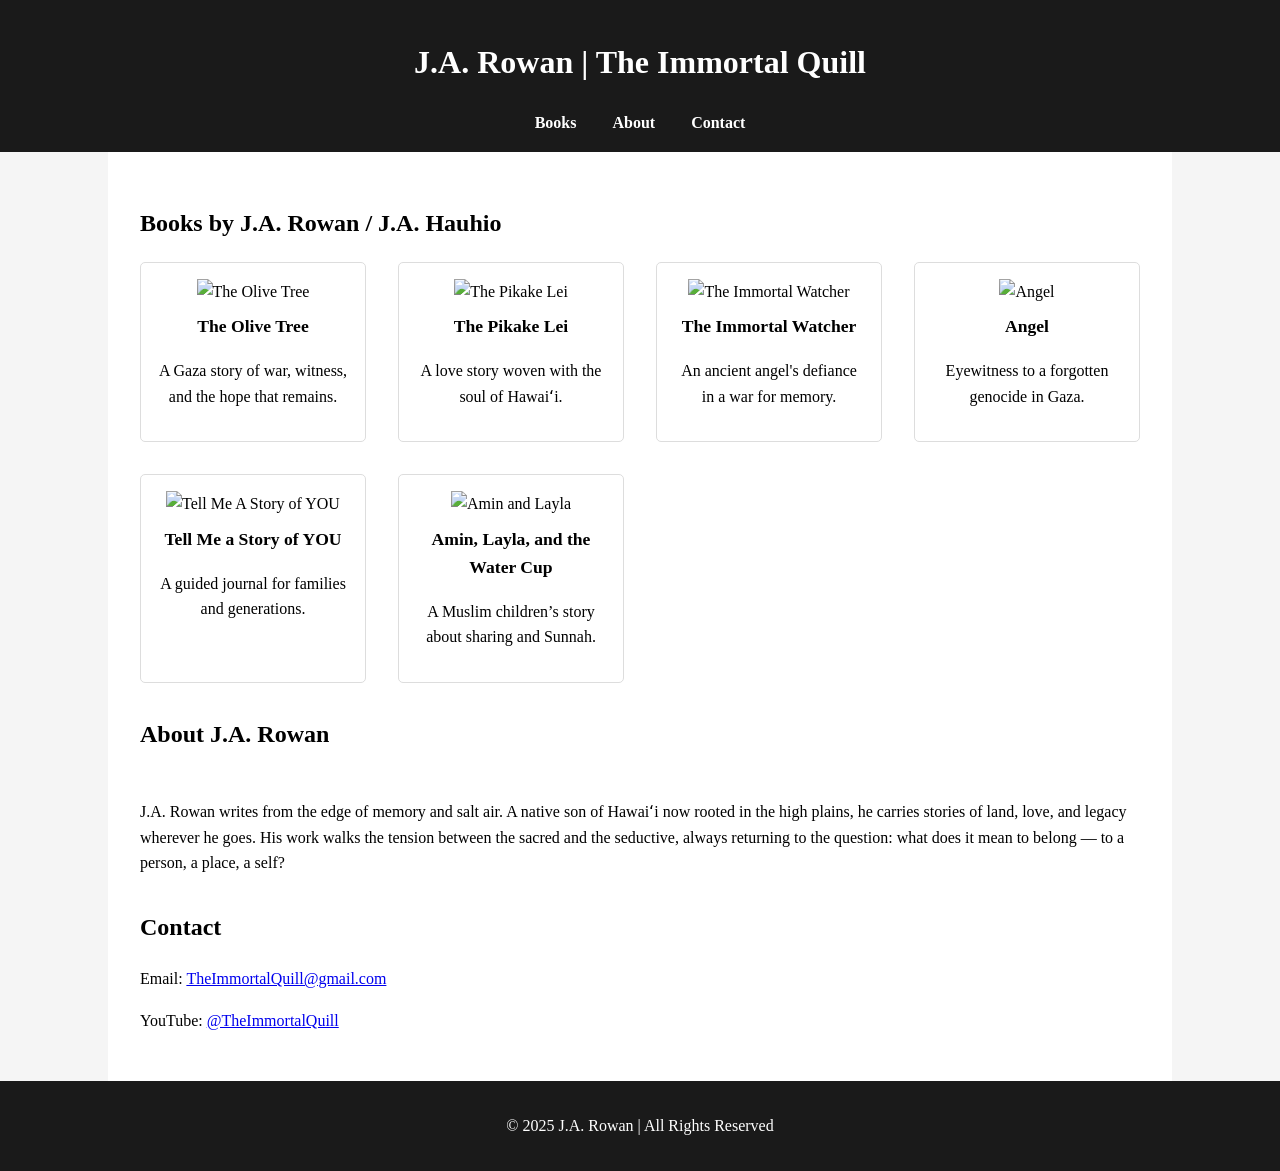
==== index.html @ da915ddf "Add files via upload" ====
<!DOCTYPE html>
<html lang="en">
<head>
  <meta charset="UTF-8" />
  <meta name="viewport" content="width=device-width, initial-scale=1.0"/>
  <title>J.A. Rowan | The Immortal Quill</title>
  <style>
    body { font-family: Georgia, serif; margin: 0; padding: 0; line-height: 1.6; background: #f5f5f5; }
    header, footer { background: #1a1a1a; color: #fff; padding: 1rem 2rem; text-align: center; }
    nav a { color: #fff; margin: 0 1rem; text-decoration: none; font-weight: bold; }
    .container { max-width: 1000px; margin: auto; padding: 2rem; background: white; }
    .book-grid { display: grid; grid-template-columns: repeat(auto-fill, minmax(200px, 1fr)); gap: 2rem; }
    .book { background: #fff; padding: 1rem; border: 1px solid #ddd; border-radius: 5px; text-align: center; }
    .book img { width: 100%; height: auto; }
    .book h3 { margin-top: 0.5rem; font-size: 1.1rem; }
    .about, .contact { margin-top: 2rem; }
    .author-bio { white-space: pre-line; }
  </style>
</head>
<body>
  <header>
    <h1>J.A. Rowan | The Immortal Quill</h1>
    <nav>
      <a href="#books">Books</a>
      <a href="#about">About</a>
      <a href="#contact">Contact</a>
    </nav>
  </header>

  <div class="container">
    <section id="books">
      <h2>Books by J.A. Rowan / J.A. Hauhio</h2>
      <div class="book-grid">
        <div class="book"><img src="https://i.imgur.com/YKQDMRK.png" alt="The Olive Tree"><h3>The Olive Tree</h3><p>A Gaza story of war, witness, and the hope that remains.</p></div>
        <div class="book"><img src="https://i.imgur.com/EbnNAgv.png" alt="The Pikake Lei"><h3>The Pikake Lei</h3><p>A love story woven with the soul of Hawaiʻi.</p></div>
        <div class="book"><img src="https://i.imgur.com/GlwKwB4.png" alt="The Immortal Watcher"><h3>The Immortal Watcher</h3><p>An ancient angel's defiance in a war for memory.</p></div>
        <div class="book"><img src="https://i.imgur.com/OaZ8d5A.png" alt="Angel"><h3>Angel</h3><p>Eyewitness to a forgotten genocide in Gaza.</p></div>
        <div class="book"><img src="https://i.imgur.com/fB3rMBM.png" alt="Tell Me A Story of YOU"><h3>Tell Me a Story of YOU</h3><p>A guided journal for families and generations.</p></div>
        <div class="book"><img src="https://i.imgur.com/ClgyvnN.png" alt="Amin and Layla"><h3>Amin, Layla, and the Water Cup</h3><p>A Muslim children’s story about sharing and Sunnah.</p></div>
      </div>
    </section>

    <section id="about" class="about">
      <h2>About J.A. Rowan</h2>
      <p class="author-bio">
        J.A. Rowan writes from the edge of memory and salt air. A native son of Hawaiʻi now rooted in the high plains, he carries stories of land, love, and legacy wherever he goes. His work walks the tension between the sacred and the seductive, always returning to the question: what does it mean to belong — to a person, a place, a self?
      </p>
    </section>

    <section id="contact" class="contact">
      <h2>Contact</h2>
      <p>Email: <a href="mailto:TheImmortalQuill@gmail.com">TheImmortalQuill@gmail.com</a></p>
      <p>YouTube: <a href="https://www.youtube.com/@TheImmortalQuill" target="_blank">@TheImmortalQuill</a></p>
    </section>
  </div>

  <footer>
    <p>&copy; 2025 J.A. Rowan | All Rights Reserved</p>
  </footer>
</body>
</html>
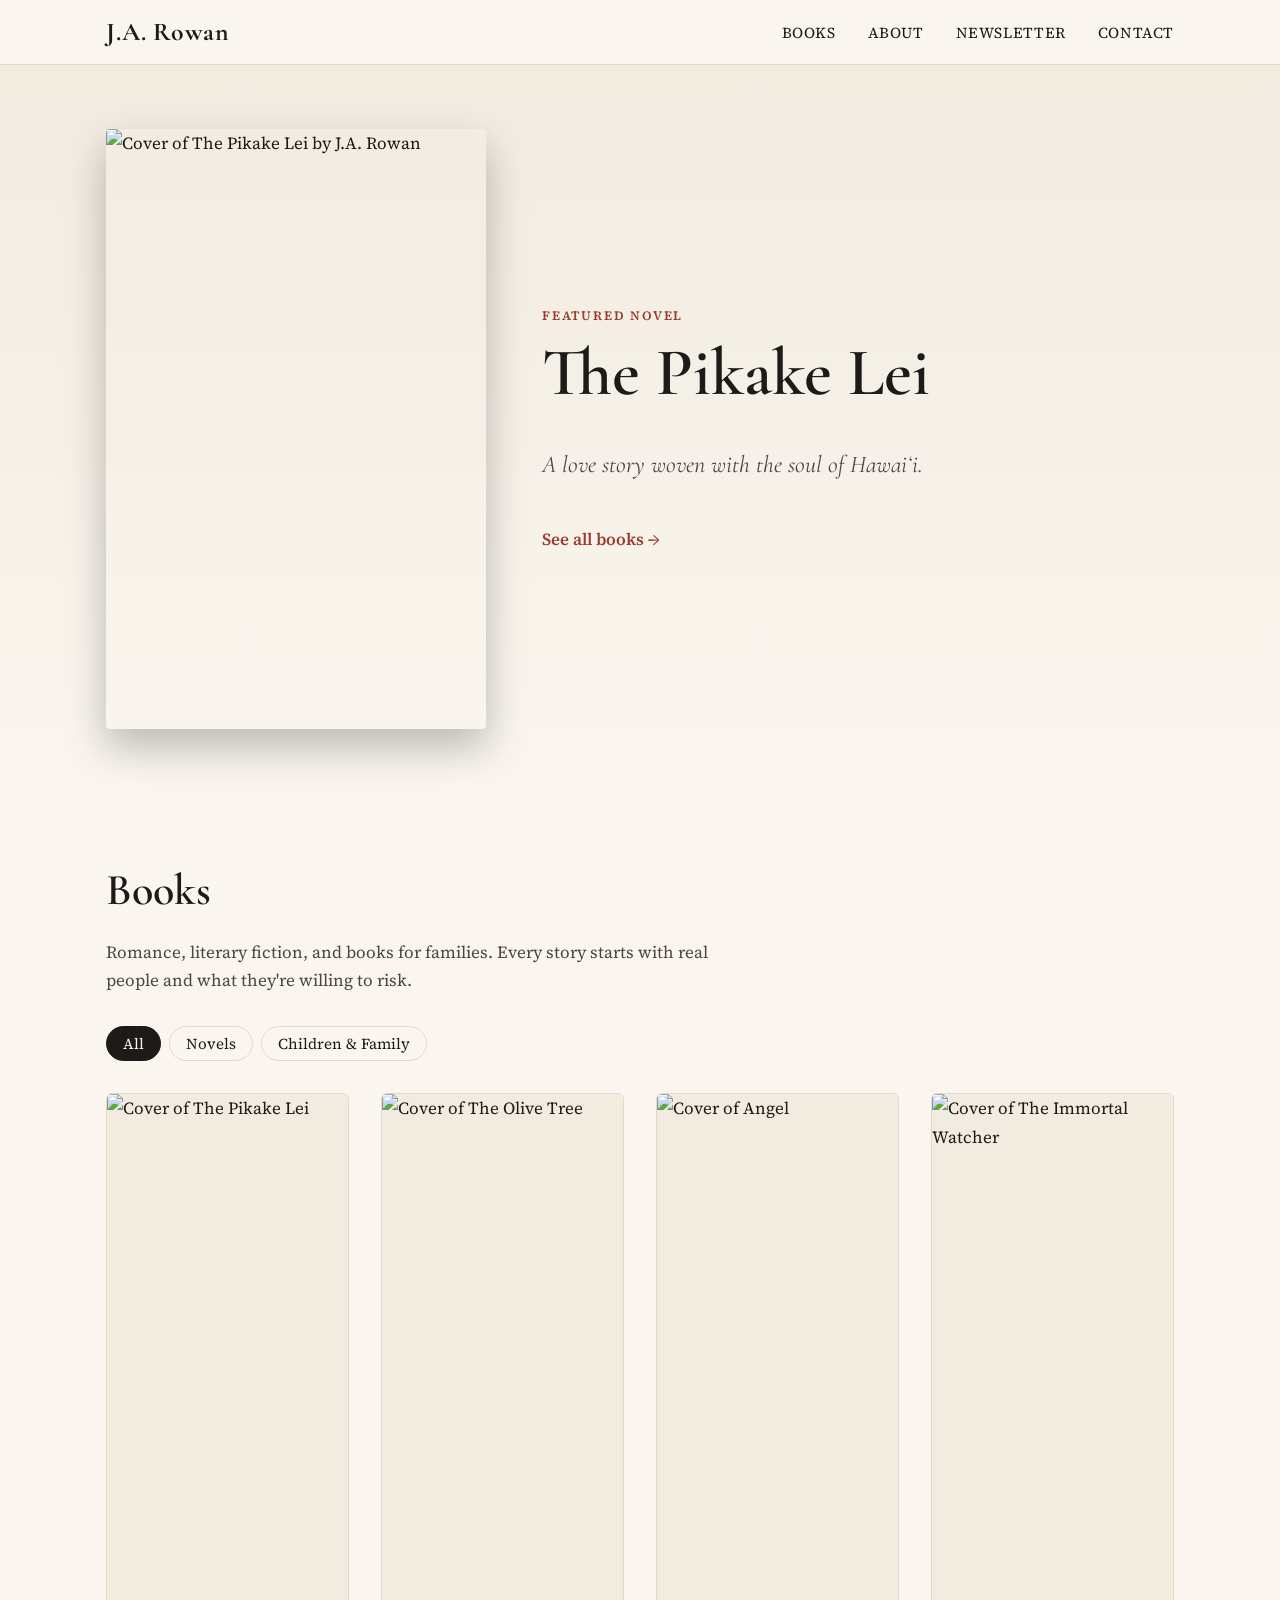
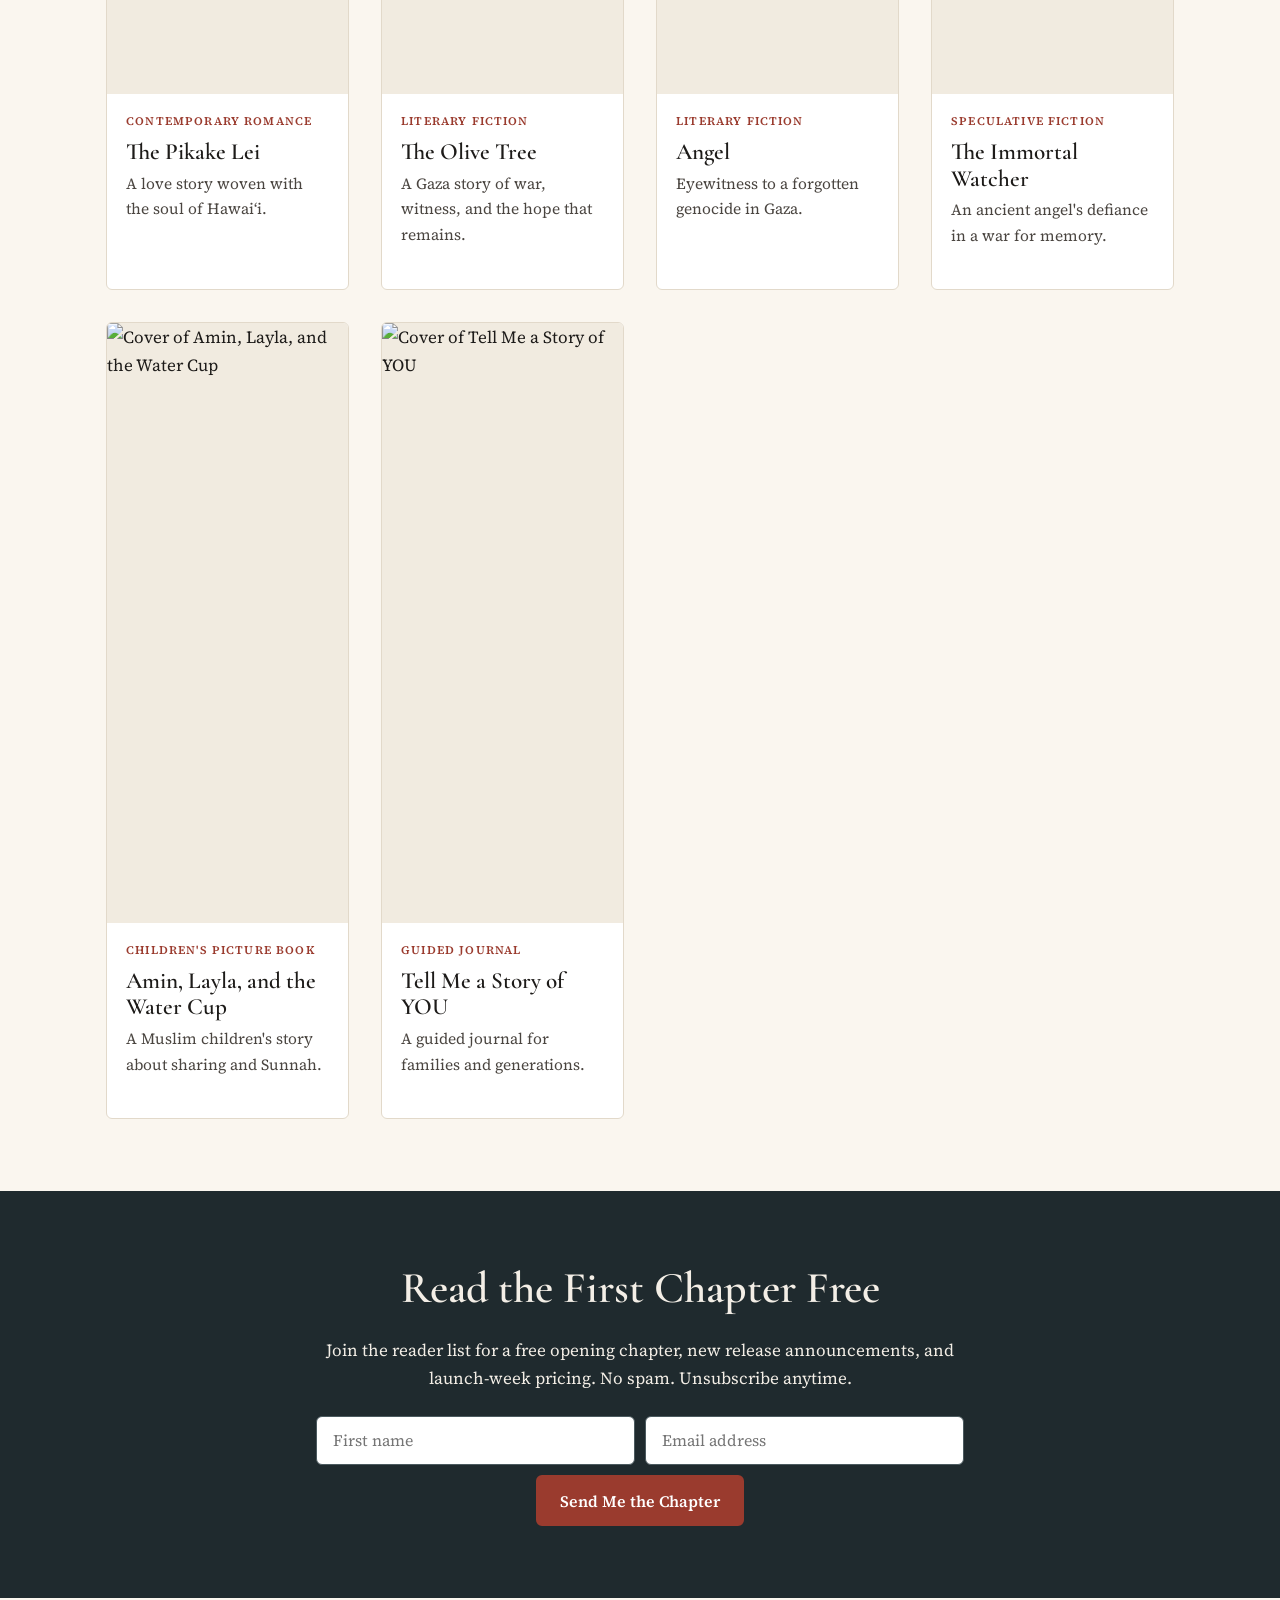
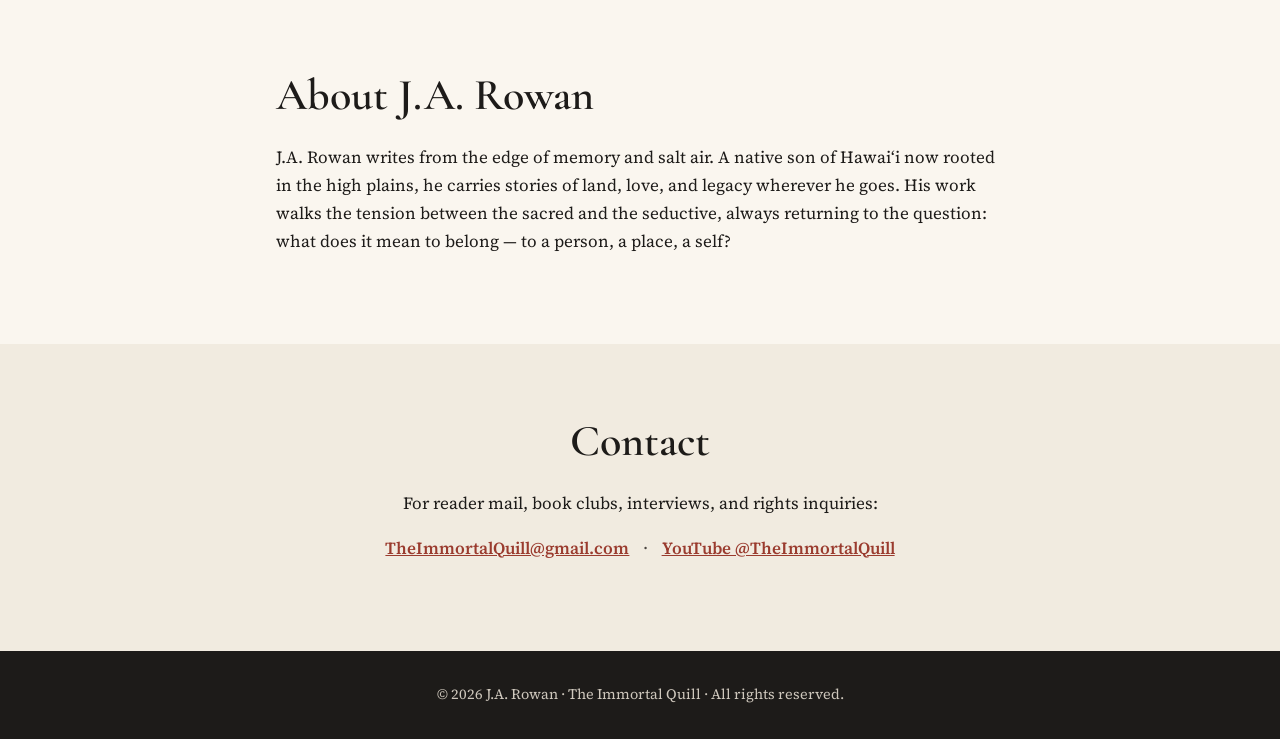
==== commit 957b0df5: "Rebuild author site for book promotion and sales Featured-book hero, filterable book catalog with re" ====
--- a/index.html
+++ b/index.html
@@ -2,60 +2,211 @@
 <html lang="en">
 <head>
   <meta charset="UTF-8" />
-  <meta name="viewport" content="width=device-width, initial-scale=1.0"/>
+  <meta name="viewport" content="width=device-width, initial-scale=1.0" />
   <title>J.A. Rowan | The Immortal Quill</title>
-  <style>
-    body { font-family: Georgia, serif; margin: 0; padding: 0; line-height: 1.6; background: #f5f5f5; }
-    header, footer { background: #1a1a1a; color: #fff; padding: 1rem 2rem; text-align: center; }
-    nav a { color: #fff; margin: 0 1rem; text-decoration: none; font-weight: bold; }
-    .container { max-width: 1000px; margin: auto; padding: 2rem; background: white; }
-    .book-grid { display: grid; grid-template-columns: repeat(auto-fill, minmax(200px, 1fr)); gap: 2rem; }
-    .book { background: #fff; padding: 1rem; border: 1px solid #ddd; border-radius: 5px; text-align: center; }
-    .book img { width: 100%; height: auto; }
-    .book h3 { margin-top: 0.5rem; font-size: 1.1rem; }
-    .about, .contact { margin-top: 2rem; }
-    .author-bio { white-space: pre-line; }
-  </style>
+  <meta name="description" content="Books by J.A. Rowan — contemporary romance, literary fiction, and children's books grounded in emotional truth, Hawaiʻi, and the stories families carry." />
+
+  <!-- Social sharing previews (Facebook, X, iMessage, etc.) -->
+  <meta property="og:type" content="website" />
+  <meta property="og:title" content="J.A. Rowan | The Immortal Quill" />
+  <meta property="og:description" content="Contemporary romance, literary fiction, and children's books by J.A. Rowan." />
+  <meta property="og:image" content="https://i.imgur.com/EbnNAgv.png" />
+  <meta name="twitter:card" content="summary_large_image" />
+
+  <link rel="preconnect" href="https://fonts.googleapis.com" />
+  <link rel="preconnect" href="https://fonts.gstatic.com" crossorigin />
+  <link href="https://fonts.googleapis.com/css2?family=Cormorant+Garamond:wght@500;600;700&family=Source+Serif+4:ital,wght@0,400;0,600;1,400&display=swap" rel="stylesheet" />
+  <link rel="stylesheet" href="css/styles.css" />
+  <link rel="icon" href="data:image/svg+xml,<svg xmlns='http://www.w3.org/2000/svg' viewBox='0 0 100 100'><text y='.9em' font-size='90'>✒️</text></svg>" />
 </head>
 <body>
-  <header>
-    <h1>J.A. Rowan | The Immortal Quill</h1>
-    <nav>
-      <a href="#books">Books</a>
-      <a href="#about">About</a>
-      <a href="#contact">Contact</a>
-    </nav>
+  <header class="site-header">
+    <div class="wrap header-inner">
+      <a href="#top" class="brand">J.A. Rowan</a>
+      <button class="nav-toggle" aria-expanded="false" aria-controls="site-nav" aria-label="Open menu">☰</button>
+      <nav id="site-nav" class="site-nav">
+        <a href="#books">Books</a>
+        <a href="#about">About</a>
+        <a href="#newsletter">Newsletter</a>
+        <a href="#contact">Contact</a>
+      </nav>
+    </div>
   </header>
 
-  <div class="container">
-    <section id="books">
-      <h2>Books by J.A. Rowan / J.A. Hauhio</h2>
-      <div class="book-grid">
-        <div class="book"><img src="https://i.imgur.com/YKQDMRK.png" alt="The Olive Tree"><h3>The Olive Tree</h3><p>A Gaza story of war, witness, and the hope that remains.</p></div>
-        <div class="book"><img src="https://i.imgur.com/EbnNAgv.png" alt="The Pikake Lei"><h3>The Pikake Lei</h3><p>A love story woven with the soul of Hawaiʻi.</p></div>
-        <div class="book"><img src="https://i.imgur.com/GlwKwB4.png" alt="The Immortal Watcher"><h3>The Immortal Watcher</h3><p>An ancient angel's defiance in a war for memory.</p></div>
-        <div class="book"><img src="https://i.imgur.com/OaZ8d5A.png" alt="Angel"><h3>Angel</h3><p>Eyewitness to a forgotten genocide in Gaza.</p></div>
-        <div class="book"><img src="https://i.imgur.com/fB3rMBM.png" alt="Tell Me A Story of YOU"><h3>Tell Me a Story of YOU</h3><p>A guided journal for families and generations.</p></div>
-        <div class="book"><img src="https://i.imgur.com/ClgyvnN.png" alt="Amin and Layla"><h3>Amin, Layla, and the Water Cup</h3><p>A Muslim children’s story about sharing and Sunnah.</p></div>
-      </div>
-    </section>
-
-    <section id="about" class="about">
-      <h2>About J.A. Rowan</h2>
-      <p class="author-bio">
-        J.A. Rowan writes from the edge of memory and salt air. A native son of Hawaiʻi now rooted in the high plains, he carries stories of land, love, and legacy wherever he goes. His work walks the tension between the sacred and the seductive, always returning to the question: what does it mean to belong — to a person, a place, a self?
-      </p>
-    </section>
-
-    <section id="contact" class="contact">
-      <h2>Contact</h2>
-      <p>Email: <a href="mailto:TheImmortalQuill@gmail.com">TheImmortalQuill@gmail.com</a></p>
-      <p>YouTube: <a href="https://www.youtube.com/@TheImmortalQuill" target="_blank">@TheImmortalQuill</a></p>
-    </section>
-  </div>
-
-  <footer>
-    <p>&copy; 2025 J.A. Rowan | All Rights Reserved</p>
+  <main id="top">
+    <!-- ============ FEATURED BOOK ============
+         Swap this block whenever you launch or push a title. -->
+    <section class="hero">
+      <div class="wrap hero-inner">
+        <div class="hero-cover">
+          <img src="https://i.imgur.com/EbnNAgv.png" alt="Cover of The Pikake Lei by J.A. Rowan" width="400" height="600" />
+        </div>
+        <div class="hero-copy">
+          <p class="eyebrow">Featured Novel</p>
+          <h1>The Pikake Lei</h1>
+          <p class="tagline">A love story woven with the soul of Hawaiʻi.</p>
+          <!-- Paste your back-cover blurb into the paragraph below. It stays hidden while empty. -->
+          <p class="hero-blurb"></p>
+          <div class="buy-row">
+            <!-- Replace "#" with your real links. Buttons left as "#" stay hidden automatically. -->
+            <a class="btn btn-primary" href="#" data-store="amazon">Buy on Amazon</a>
+            <a class="btn btn-secondary" href="#" data-store="direct">Buy Direct (Ebook)</a>
+            <a class="btn btn-secondary" href="#" data-store="kindle-unlimited">Read in Kindle Unlimited</a>
+          </div>
+          <a class="text-link" href="#books">See all books →</a>
+        </div>
+      </div>
+    </section>
+
+    <!-- ============ BOOKS ============ -->
+    <section id="books" class="section">
+      <div class="wrap">
+        <h2 class="section-title">Books</h2>
+        <p class="section-intro">Romance, literary fiction, and books for families. Every story starts with real people and what they're willing to risk.</p>
+
+        <div class="filters" role="tablist" aria-label="Filter books">
+          <button class="filter is-active" data-filter="all" role="tab" aria-selected="true">All</button>
+          <button class="filter" data-filter="novels" role="tab" aria-selected="false">Novels</button>
+          <button class="filter" data-filter="family" role="tab" aria-selected="false">Children &amp; Family</button>
+        </div>
+
+        <div class="book-grid">
+          <!-- To add a book: copy one <article> block, change the text, cover, and links.
+               data-category must be "novels" or "family". -->
+
+          <article class="book" data-category="novels">
+            <img src="https://i.imgur.com/EbnNAgv.png" alt="Cover of The Pikake Lei" loading="lazy" width="400" height="600" />
+            <div class="book-body">
+              <p class="genre">Contemporary Romance</p>
+              <h3>The Pikake Lei</h3>
+              <p>A love story woven with the soul of Hawaiʻi.</p>
+              <div class="buy-row">
+                <a class="btn btn-primary btn-sm" href="#" data-store="amazon">Amazon</a>
+                <a class="btn btn-secondary btn-sm" href="#" data-store="direct">Buy Direct</a>
+              </div>
+            </div>
+          </article>
+
+          <article class="book" data-category="novels">
+            <img src="https://i.imgur.com/YKQDMRK.png" alt="Cover of The Olive Tree" loading="lazy" width="400" height="600" />
+            <div class="book-body">
+              <p class="genre">Literary Fiction</p>
+              <h3>The Olive Tree</h3>
+              <p>A Gaza story of war, witness, and the hope that remains.</p>
+              <div class="buy-row">
+                <a class="btn btn-primary btn-sm" href="#" data-store="amazon">Amazon</a>
+                <a class="btn btn-secondary btn-sm" href="#" data-store="direct">Buy Direct</a>
+              </div>
+            </div>
+          </article>
+
+          <article class="book" data-category="novels">
+            <img src="https://i.imgur.com/OaZ8d5A.png" alt="Cover of Angel" loading="lazy" width="400" height="600" />
+            <div class="book-body">
+              <p class="genre">Literary Fiction</p>
+              <h3>Angel</h3>
+              <p>Eyewitness to a forgotten genocide in Gaza.</p>
+              <div class="buy-row">
+                <a class="btn btn-primary btn-sm" href="#" data-store="amazon">Amazon</a>
+                <a class="btn btn-secondary btn-sm" href="#" data-store="direct">Buy Direct</a>
+              </div>
+            </div>
+          </article>
+
+          <article class="book" data-category="novels">
+            <img src="https://i.imgur.com/GlwKwB4.png" alt="Cover of The Immortal Watcher" loading="lazy" width="400" height="600" />
+            <div class="book-body">
+              <p class="genre">Speculative Fiction</p>
+              <h3>The Immortal Watcher</h3>
+              <p>An ancient angel's defiance in a war for memory.</p>
+              <div class="buy-row">
+                <a class="btn btn-primary btn-sm" href="#" data-store="amazon">Amazon</a>
+                <a class="btn btn-secondary btn-sm" href="#" data-store="direct">Buy Direct</a>
+              </div>
+            </div>
+          </article>
+
+          <article class="book" data-category="family">
+            <img src="https://i.imgur.com/ClgyvnN.png" alt="Cover of Amin, Layla, and the Water Cup" loading="lazy" width="400" height="600" />
+            <div class="book-body">
+              <p class="genre">Children's Picture Book</p>
+              <h3>Amin, Layla, and the Water Cup</h3>
+              <p>A Muslim children's story about sharing and Sunnah.</p>
+              <div class="buy-row">
+                <a class="btn btn-primary btn-sm" href="#" data-store="amazon">Amazon</a>
+                <a class="btn btn-secondary btn-sm" href="#" data-store="direct">Buy Direct</a>
+              </div>
+            </div>
+          </article>
+
+          <article class="book" data-category="family">
+            <img src="https://i.imgur.com/fB3rMBM.png" alt="Cover of Tell Me a Story of YOU" loading="lazy" width="400" height="600" />
+            <div class="book-body">
+              <p class="genre">Guided Journal</p>
+              <h3>Tell Me a Story of YOU</h3>
+              <p>A guided journal for families and generations.</p>
+              <div class="buy-row">
+                <a class="btn btn-primary btn-sm" href="#" data-store="amazon">Amazon</a>
+                <a class="btn btn-secondary btn-sm" href="#" data-store="direct">Buy Direct</a>
+              </div>
+            </div>
+          </article>
+        </div>
+      </div>
+    </section>
+
+    <!-- ============ NEWSLETTER ============
+         This is the most valuable part of the site: an email list you own.
+         Paste your MailerLite / Kit (ConvertKit) form URL into the form's action attribute. -->
+    <section id="newsletter" class="section section-dark">
+      <div class="wrap narrow center">
+        <h2 class="section-title">Read the First Chapter Free</h2>
+        <p>Join the reader list for a free opening chapter, new release announcements, and launch-week pricing. No spam. Unsubscribe anytime.</p>
+        <form class="signup" action="" method="post" target="_blank" data-fallback-email="TheImmortalQuill@gmail.com">
+          <label class="visually-hidden" for="signup-name">First name</label>
+          <input id="signup-name" type="text" name="fields[name]" placeholder="First name" autocomplete="given-name" />
+          <label class="visually-hidden" for="signup-email">Email address</label>
+          <input id="signup-email" type="email" name="fields[email]" placeholder="Email address" autocomplete="email" required />
+          <button class="btn btn-primary" type="submit">Send Me the Chapter</button>
+        </form>
+        <p class="form-note" hidden></p>
+      </div>
+    </section>
+
+    <!-- ============ ABOUT ============ -->
+    <section id="about" class="section">
+      <div class="wrap about-inner">
+        <div class="about-copy">
+          <h2 class="section-title">About J.A. Rowan</h2>
+          <p>
+            J.A. Rowan writes from the edge of memory and salt air. A native son of Hawaiʻi now rooted in the high plains, he carries stories of land, love, and legacy wherever he goes. His work walks the tension between the sacred and the seductive, always returning to the question: what does it mean to belong — to a person, a place, a self?
+          </p>
+        </div>
+      </div>
+    </section>
+
+    <!-- ============ CONTACT ============ -->
+    <section id="contact" class="section section-alt">
+      <div class="wrap narrow center">
+        <h2 class="section-title">Contact</h2>
+        <p>For reader mail, book clubs, interviews, and rights inquiries:</p>
+        <p class="contact-links">
+          <a href="mailto:TheImmortalQuill@gmail.com">TheImmortalQuill@gmail.com</a>
+          <span aria-hidden="true">·</span>
+          <a href="https://www.youtube.com/@TheImmortalQuill" target="_blank" rel="noopener">YouTube @TheImmortalQuill</a>
+        </p>
+      </div>
+    </section>
+  </main>
+
+  <footer class="site-footer">
+    <div class="wrap">
+      <p>&copy; <span id="year">2026</span> J.A. Rowan · The Immortal Quill · All rights reserved.</p>
+      <!-- If you use Amazon Associates affiliate links, uncomment the required disclosure:
+      <p class="small">As an Amazon Associate I earn from qualifying purchases.</p> -->
+    </div>
   </footer>
+
+  <script src="js/main.js"></script>
 </body>
-</html>+</html>
--- a/css/styles.css
+++ b/css/styles.css
@@ -0,0 +1,144 @@
+/* ===== Theme ===== */
+:root {
+  --ink: #1d1b19;
+  --ink-soft: #4a4540;
+  --paper: #faf6ef;
+  --paper-alt: #f1ebe0;
+  --card: #ffffff;
+  --line: #e2d9ca;
+  --accent: #9a3b2e;        /* deep terracotta */
+  --accent-hover: #7f2f24;
+  --dark: #1f2a2e;          /* night ocean */
+  --dark-text: #f3eee6;
+  --radius: 6px;
+  --display: "Cormorant Garamond", Georgia, serif;
+  --body: "Source Serif 4", Georgia, serif;
+}
+
+*, *::before, *::after { box-sizing: border-box; }
+html { scroll-behavior: smooth; scroll-padding-top: 72px; }
+body {
+  margin: 0;
+  font-family: var(--body);
+  font-size: 1.0625rem;
+  line-height: 1.65;
+  color: var(--ink);
+  background: var(--paper);
+}
+img { max-width: 100%; display: block; }
+a { color: var(--accent); }
+a:hover { color: var(--accent-hover); }
+h1, h2, h3 { font-family: var(--display); font-weight: 600; line-height: 1.15; margin: 0 0 .5em; }
+
+.wrap { width: 100%; max-width: 1100px; margin: 0 auto; padding: 0 16px; }
+.narrow { max-width: 680px; }
+.center { text-align: center; }
+.muted { color: var(--ink-soft); font-style: italic; }
+.visually-hidden {
+  position: absolute; width: 1px; height: 1px; overflow: hidden;
+  clip: rect(0 0 0 0); white-space: nowrap;
+}
+
+/* ===== Header ===== */
+.site-header {
+  position: sticky; top: 0; z-index: 10;
+  background: rgba(250, 246, 239, .95);
+  backdrop-filter: blur(6px);
+  border-bottom: 1px solid var(--line);
+}
+.header-inner { display: flex; align-items: center; justify-content: space-between; height: 64px; }
+.brand { font-family: var(--display); font-size: 1.6rem; font-weight: 700; color: var(--ink); text-decoration: none; letter-spacing: .02em; }
+.site-nav a { color: var(--ink); text-decoration: none; margin-left: 1.75rem; font-size: .95rem; letter-spacing: .04em; text-transform: uppercase; }
+.site-nav a:hover { color: var(--accent); }
+.nav-toggle { display: none; background: none; border: 0; font-size: 1.5rem; cursor: pointer; color: var(--ink); }
+
+/* ===== Buttons ===== */
+.btn {
+  display: inline-block; padding: .8rem 1.4rem; border-radius: var(--radius);
+  font-family: var(--body); font-weight: 600; font-size: 1rem;
+  text-decoration: none; border: 2px solid var(--accent); cursor: pointer;
+  transition: background .15s, color .15s;
+}
+.btn-primary { background: var(--accent); color: #fff; }
+.btn-primary:hover { background: var(--accent-hover); border-color: var(--accent-hover); color: #fff; }
+.btn-secondary { background: transparent; color: var(--accent); }
+.btn-secondary:hover { background: var(--accent); color: #fff; }
+.btn-sm { padding: .5rem .9rem; font-size: .9rem; }
+.buy-row { display: flex; flex-wrap: wrap; gap: .6rem; margin: 1.25rem 0; }
+/* Buttons with no real link yet are hidden so visitors never hit a dead end. */
+.btn[href="#"], .btn[href=""] { display: none; }
+
+/* ===== Hero ===== */
+.hero { padding: 64px 0; background: linear-gradient(180deg, var(--paper-alt), var(--paper)); }
+.hero-inner { display: grid; grid-template-columns: minmax(220px, 380px) 1fr; gap: 56px; align-items: center; }
+.hero-cover img { border-radius: 4px; box-shadow: 0 18px 40px rgba(0,0,0,.25); }
+.eyebrow { text-transform: uppercase; letter-spacing: .14em; font-size: .8rem; color: var(--accent); margin: 0 0 .5rem; font-weight: 600; }
+.hero h1 { font-size: clamp(2.6rem, 6vw, 4.2rem); }
+.tagline { font-family: var(--display); font-size: 1.5rem; font-style: italic; color: var(--ink-soft); margin: 0 0 1rem; }
+.hero-blurb:empty { display: none; }
+.text-link { text-decoration: none; font-weight: 600; }
+
+/* ===== Sections ===== */
+.section { padding: 72px 0; }
+.section-alt { background: var(--paper-alt); }
+.section-dark { background: var(--dark); color: var(--dark-text); }
+.section-title { font-size: clamp(2rem, 4vw, 2.75rem); }
+.section-intro { color: var(--ink-soft); max-width: 640px; margin-bottom: 2rem; }
+
+/* ===== Book grid ===== */
+.filters { display: flex; flex-wrap: wrap; gap: .5rem; margin-bottom: 2rem; }
+.filter {
+  background: none; border: 1px solid var(--line); border-radius: 999px;
+  padding: .4rem 1rem; font-family: var(--body); font-size: .95rem; cursor: pointer; color: var(--ink);
+}
+.filter.is-active { background: var(--ink); color: var(--paper); border-color: var(--ink); }
+.book-grid { display: grid; grid-template-columns: repeat(auto-fill, minmax(230px, 1fr)); gap: 32px; }
+.book {
+  background: var(--card); border: 1px solid var(--line); border-radius: var(--radius);
+  overflow: hidden; display: flex; flex-direction: column;
+  transition: transform .15s, box-shadow .15s;
+}
+.book:hover { transform: translateY(-3px); box-shadow: 0 10px 24px rgba(0,0,0,.08); }
+.book[hidden] { display: none; }
+.book img { width: 100%; aspect-ratio: 2 / 3; object-fit: cover; background: var(--paper-alt); }
+.book-body { padding: 1.1rem 1.2rem 1.3rem; display: flex; flex-direction: column; flex: 1; }
+.book-body h3 { font-size: 1.45rem; margin-bottom: .3rem; }
+.book-body p { margin: 0 0 .5rem; font-size: .97rem; color: var(--ink-soft); }
+.book-body .buy-row { margin: auto 0 0; padding-top: .75rem; }
+.genre { text-transform: uppercase; letter-spacing: .1em; font-size: .72rem !important; color: var(--accent) !important; font-weight: 600; }
+
+/* ===== Newsletter ===== */
+.signup { display: flex; flex-wrap: wrap; gap: .6rem; justify-content: center; margin-top: 1.5rem; }
+.signup input {
+  flex: 1 1 200px; padding: .8rem 1rem; border-radius: var(--radius);
+  border: 1px solid #4b5a5f; background: #fff; font-family: var(--body); font-size: 1rem; color: var(--ink);
+}
+.section-dark .btn-primary { border-color: var(--accent); }
+.form-note { margin-top: 1rem; font-style: italic; }
+.form-note a { color: #f0b9a8; }
+
+/* ===== About / Contact ===== */
+.about-inner { max-width: 760px; }
+.contact-links a { font-weight: 600; }
+.contact-links span { margin: 0 .6rem; color: var(--ink-soft); }
+
+/* ===== Footer ===== */
+.site-footer { background: var(--ink); color: #cfc8bd; padding: 28px 0; text-align: center; font-size: .9rem; }
+.site-footer p { margin: .25rem 0; }
+.small { font-size: .8rem; opacity: .8; }
+
+/* ===== Mobile ===== */
+@media (max-width: 760px) {
+  .nav-toggle { display: block; }
+  .site-nav {
+    display: none; position: absolute; top: 64px; left: 0; right: 0;
+    background: var(--paper); border-bottom: 1px solid var(--line); padding: .5rem 16px 1rem;
+  }
+  .site-nav.is-open { display: block; }
+  .site-nav a { display: block; margin: 0; padding: .7rem 0; border-bottom: 1px solid var(--line); }
+  .hero { padding: 40px 0; }
+  .hero-inner { grid-template-columns: 1fr; gap: 28px; text-align: center; }
+  .hero-cover { max-width: 260px; margin: 0 auto; }
+  .hero .buy-row { justify-content: center; }
+  .section { padding: 52px 0; }
+}
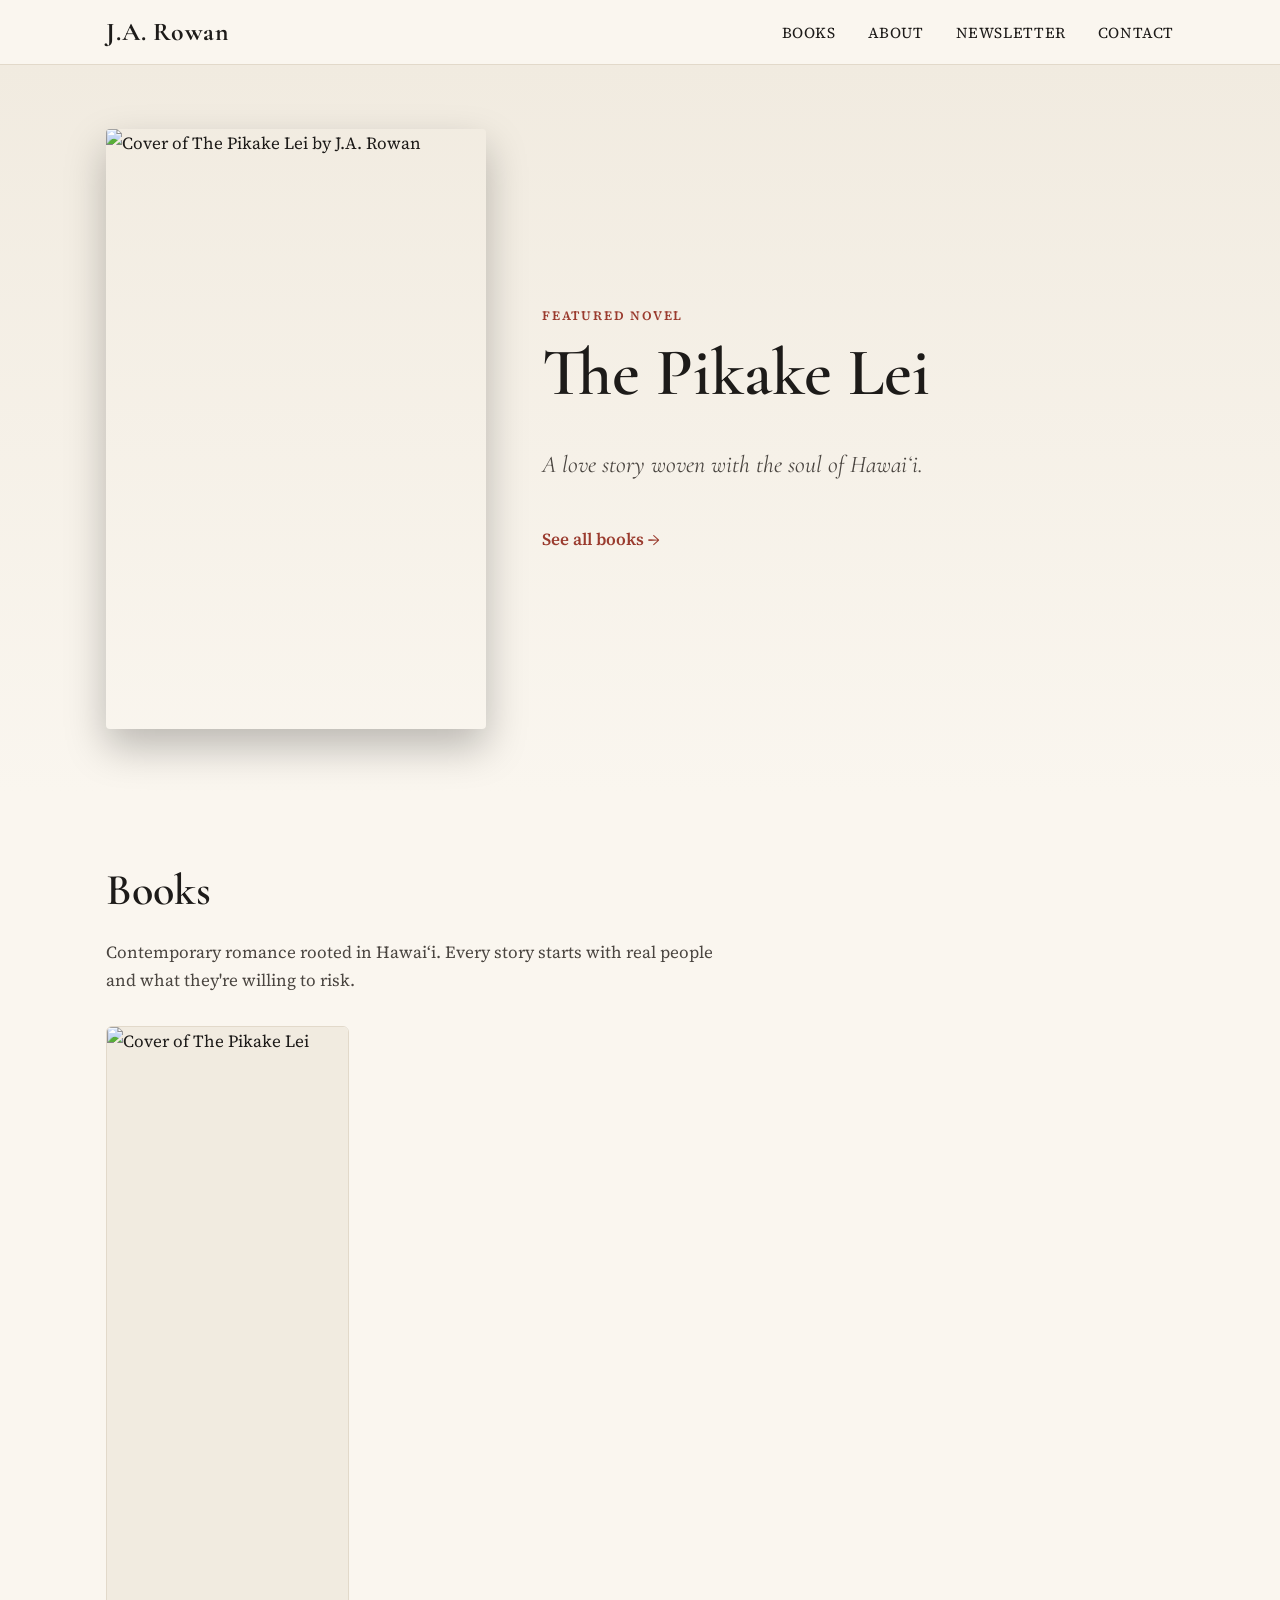
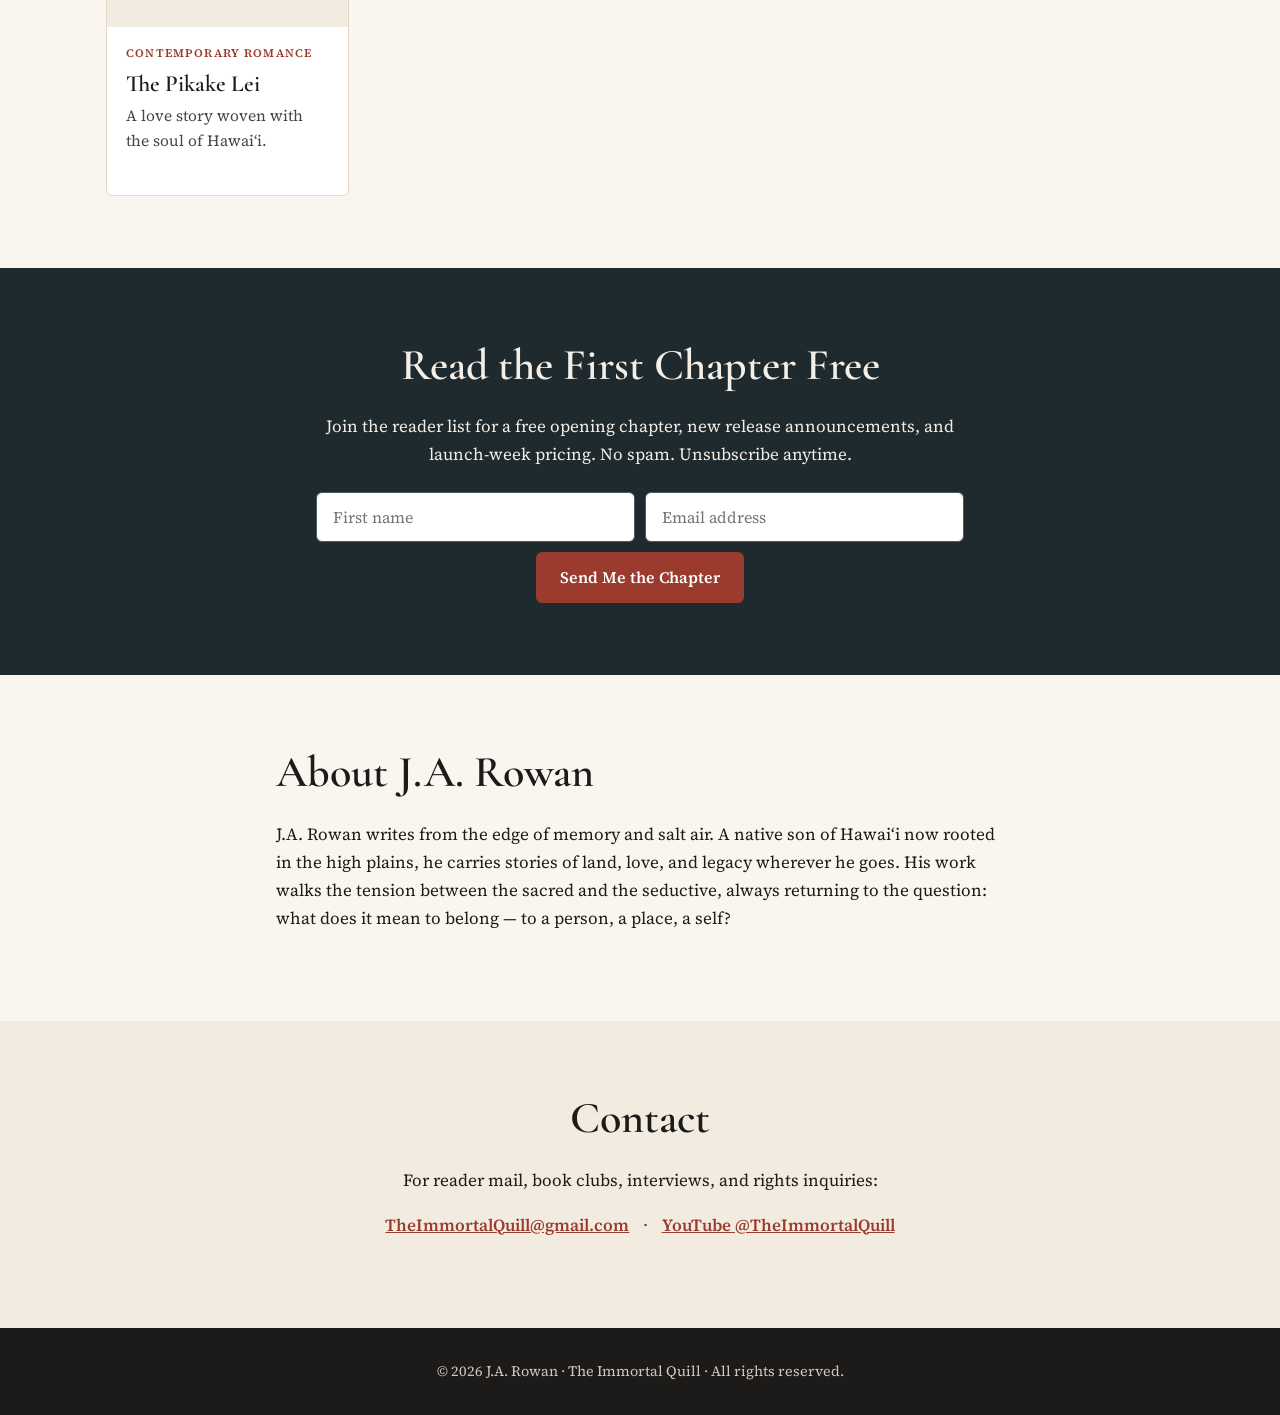
==== commit 85dd392a: "Split Islamic titles onto a separate site The romance site now lists only The Pikake Lei. The Olive " ====
--- a/index.html
+++ b/index.html
@@ -4,12 +4,12 @@
   <meta charset="UTF-8" />
   <meta name="viewport" content="width=device-width, initial-scale=1.0" />
   <title>J.A. Rowan | The Immortal Quill</title>
-  <meta name="description" content="Books by J.A. Rowan — contemporary romance, literary fiction, and children's books grounded in emotional truth, Hawaiʻi, and the stories families carry." />
+  <meta name="description" content="Books by J.A. Rowan — contemporary romance grounded in emotional truth and the soul of Hawaiʻi." />
 
   <!-- Social sharing previews (Facebook, X, iMessage, etc.) -->
   <meta property="og:type" content="website" />
   <meta property="og:title" content="J.A. Rowan | The Immortal Quill" />
-  <meta property="og:description" content="Contemporary romance, literary fiction, and children's books by J.A. Rowan." />
+  <meta property="og:description" content="Contemporary romance by J.A. Rowan." />
   <meta property="og:image" content="https://i.imgur.com/EbnNAgv.png" />
   <meta name="twitter:card" content="summary_large_image" />
 
@@ -62,17 +62,10 @@
     <section id="books" class="section">
       <div class="wrap">
         <h2 class="section-title">Books</h2>
-        <p class="section-intro">Romance, literary fiction, and books for families. Every story starts with real people and what they're willing to risk.</p>
-
-        <div class="filters" role="tablist" aria-label="Filter books">
-          <button class="filter is-active" data-filter="all" role="tab" aria-selected="true">All</button>
-          <button class="filter" data-filter="novels" role="tab" aria-selected="false">Novels</button>
-          <button class="filter" data-filter="family" role="tab" aria-selected="false">Children &amp; Family</button>
-        </div>
+        <p class="section-intro">Contemporary romance rooted in Hawaiʻi. Every story starts with real people and what they're willing to risk.</p>
 
         <div class="book-grid">
-          <!-- To add a book: copy one <article> block, change the text, cover, and links.
-               data-category must be "novels" or "family". -->
+          <!-- To add a book: copy the <article> block, then change the text, cover, and links. -->
 
           <article class="book" data-category="novels">
             <img src="https://i.imgur.com/EbnNAgv.png" alt="Cover of The Pikake Lei" loading="lazy" width="400" height="600" />
@@ -87,70 +80,6 @@
             </div>
           </article>
 
-          <article class="book" data-category="novels">
-            <img src="https://i.imgur.com/YKQDMRK.png" alt="Cover of The Olive Tree" loading="lazy" width="400" height="600" />
-            <div class="book-body">
-              <p class="genre">Literary Fiction</p>
-              <h3>The Olive Tree</h3>
-              <p>A Gaza story of war, witness, and the hope that remains.</p>
-              <div class="buy-row">
-                <a class="btn btn-primary btn-sm" href="#" data-store="amazon">Amazon</a>
-                <a class="btn btn-secondary btn-sm" href="#" data-store="direct">Buy Direct</a>
-              </div>
-            </div>
-          </article>
-
-          <article class="book" data-category="novels">
-            <img src="https://i.imgur.com/OaZ8d5A.png" alt="Cover of Angel" loading="lazy" width="400" height="600" />
-            <div class="book-body">
-              <p class="genre">Literary Fiction</p>
-              <h3>Angel</h3>
-              <p>Eyewitness to a forgotten genocide in Gaza.</p>
-              <div class="buy-row">
-                <a class="btn btn-primary btn-sm" href="#" data-store="amazon">Amazon</a>
-                <a class="btn btn-secondary btn-sm" href="#" data-store="direct">Buy Direct</a>
-              </div>
-            </div>
-          </article>
-
-          <article class="book" data-category="novels">
-            <img src="https://i.imgur.com/GlwKwB4.png" alt="Cover of The Immortal Watcher" loading="lazy" width="400" height="600" />
-            <div class="book-body">
-              <p class="genre">Speculative Fiction</p>
-              <h3>The Immortal Watcher</h3>
-              <p>An ancient angel's defiance in a war for memory.</p>
-              <div class="buy-row">
-                <a class="btn btn-primary btn-sm" href="#" data-store="amazon">Amazon</a>
-                <a class="btn btn-secondary btn-sm" href="#" data-store="direct">Buy Direct</a>
-              </div>
-            </div>
-          </article>
-
-          <article class="book" data-category="family">
-            <img src="https://i.imgur.com/ClgyvnN.png" alt="Cover of Amin, Layla, and the Water Cup" loading="lazy" width="400" height="600" />
-            <div class="book-body">
-              <p class="genre">Children's Picture Book</p>
-              <h3>Amin, Layla, and the Water Cup</h3>
-              <p>A Muslim children's story about sharing and Sunnah.</p>
-              <div class="buy-row">
-                <a class="btn btn-primary btn-sm" href="#" data-store="amazon">Amazon</a>
-                <a class="btn btn-secondary btn-sm" href="#" data-store="direct">Buy Direct</a>
-              </div>
-            </div>
-          </article>
-
-          <article class="book" data-category="family">
-            <img src="https://i.imgur.com/fB3rMBM.png" alt="Cover of Tell Me a Story of YOU" loading="lazy" width="400" height="600" />
-            <div class="book-body">
-              <p class="genre">Guided Journal</p>
-              <h3>Tell Me a Story of YOU</h3>
-              <p>A guided journal for families and generations.</p>
-              <div class="buy-row">
-                <a class="btn btn-primary btn-sm" href="#" data-store="amazon">Amazon</a>
-                <a class="btn btn-secondary btn-sm" href="#" data-store="direct">Buy Direct</a>
-              </div>
-            </div>
-          </article>
         </div>
       </div>
     </section>
--- a/css/styles.css
+++ b/css/styles.css
@@ -130,6 +130,7 @@
 /* ===== Mobile ===== */
 @media (max-width: 760px) {
   .nav-toggle { display: block; }
+  .brand { font-size: 1.25rem; }
   .site-nav {
     display: none; position: absolute; top: 64px; left: 0; right: 0;
     background: var(--paper); border-bottom: 1px solid var(--line); padding: .5rem 16px 1rem;
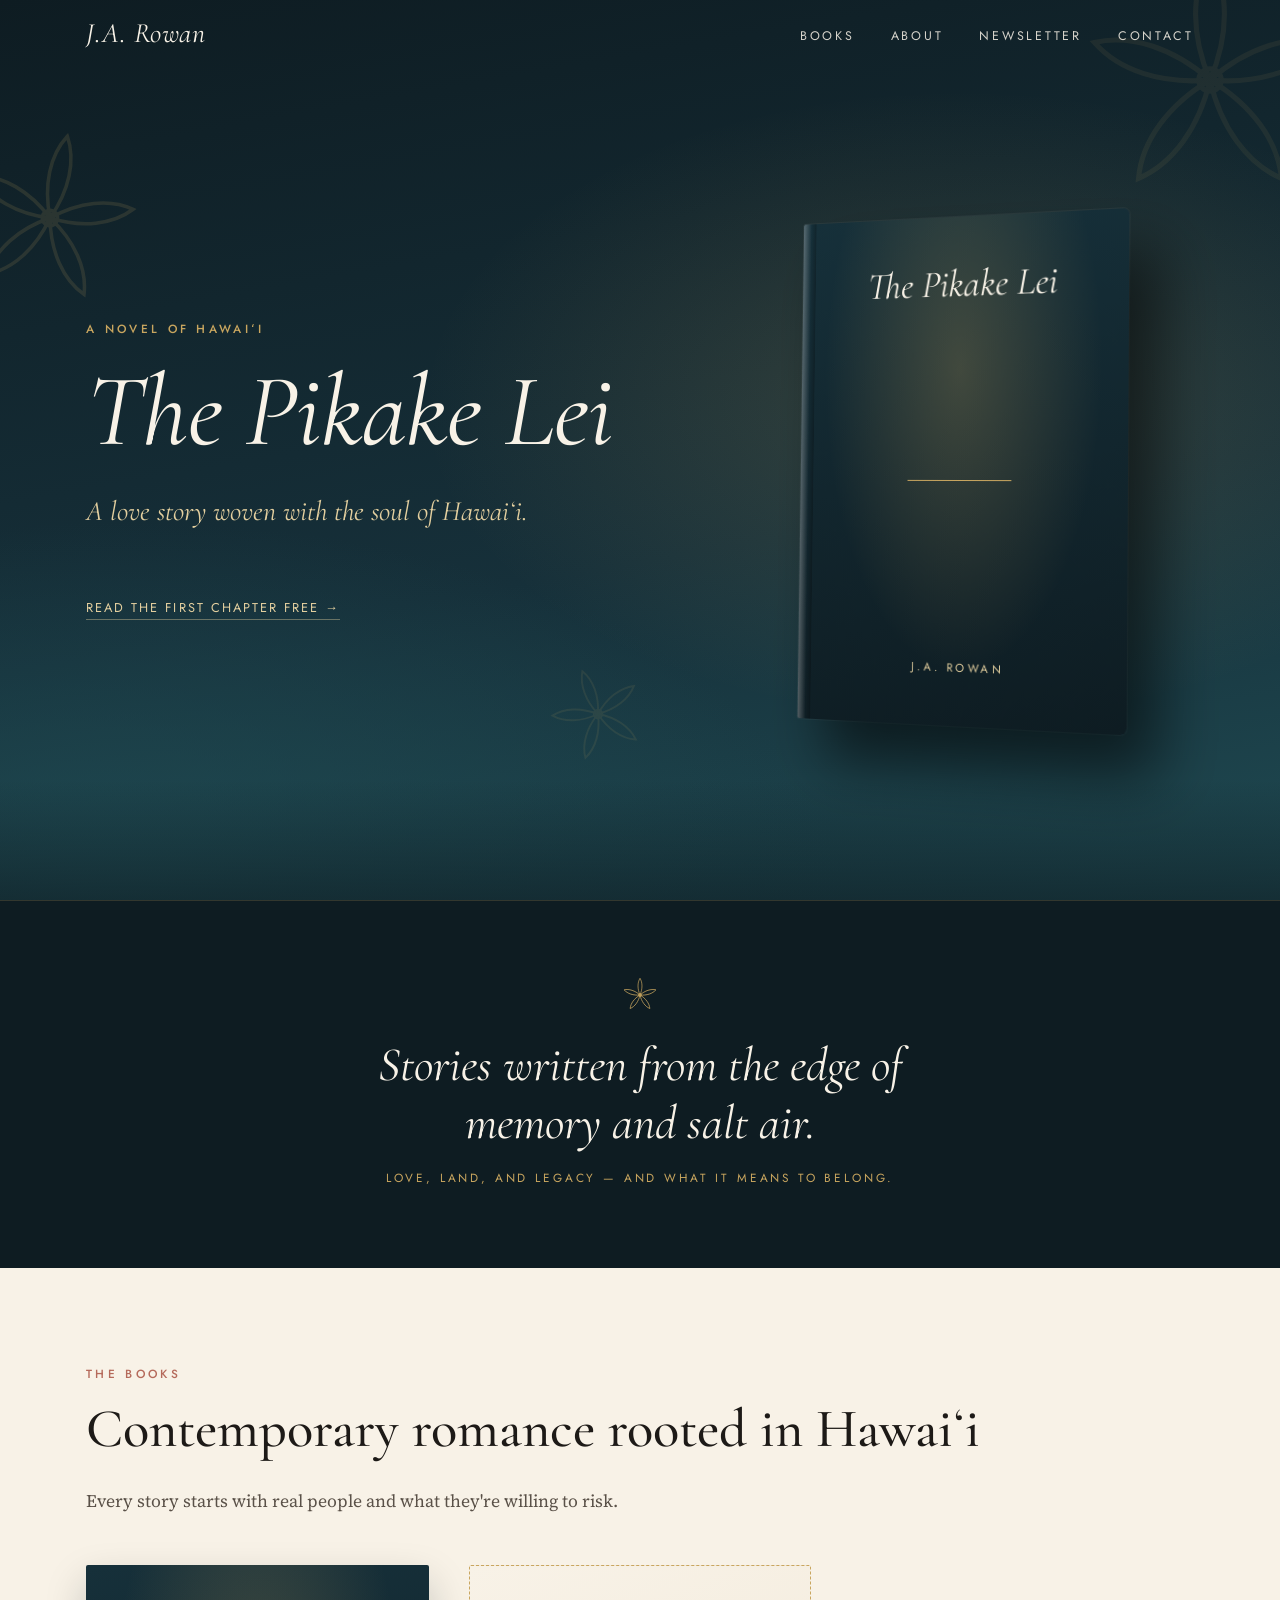
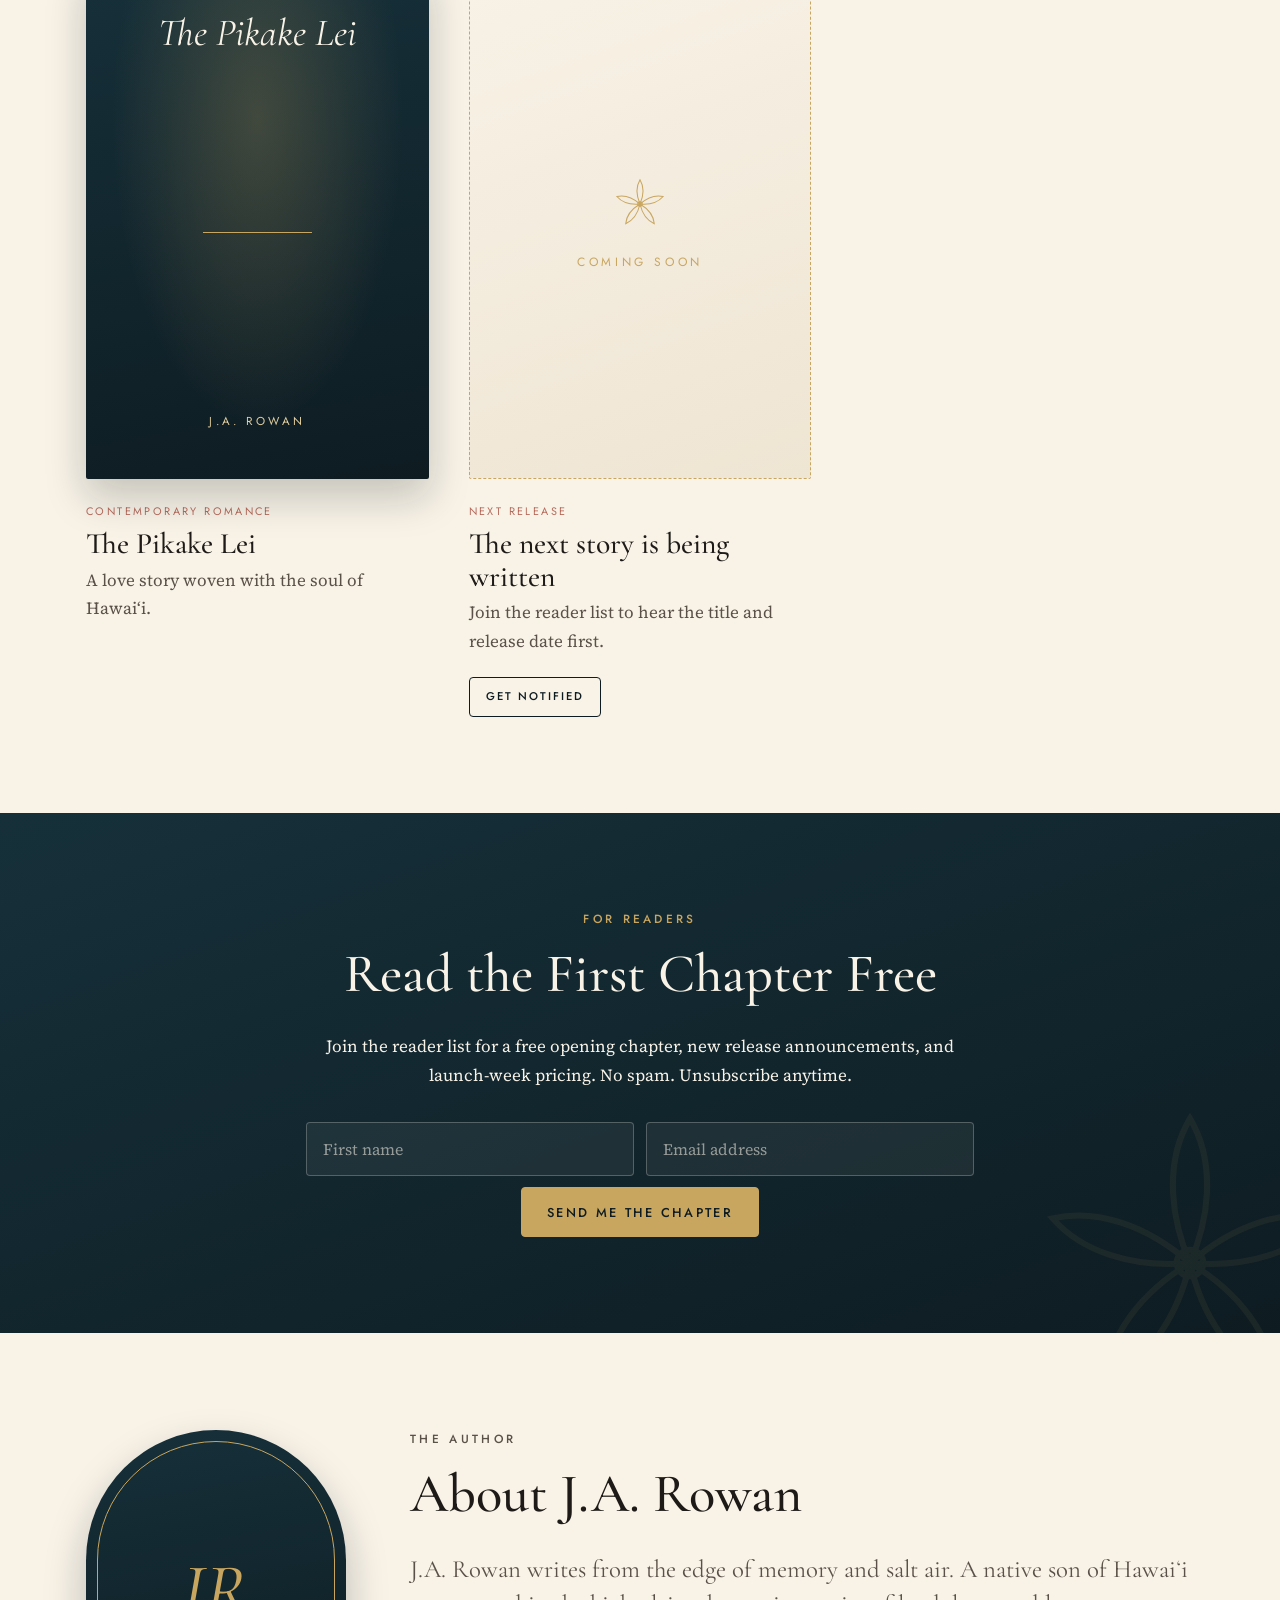
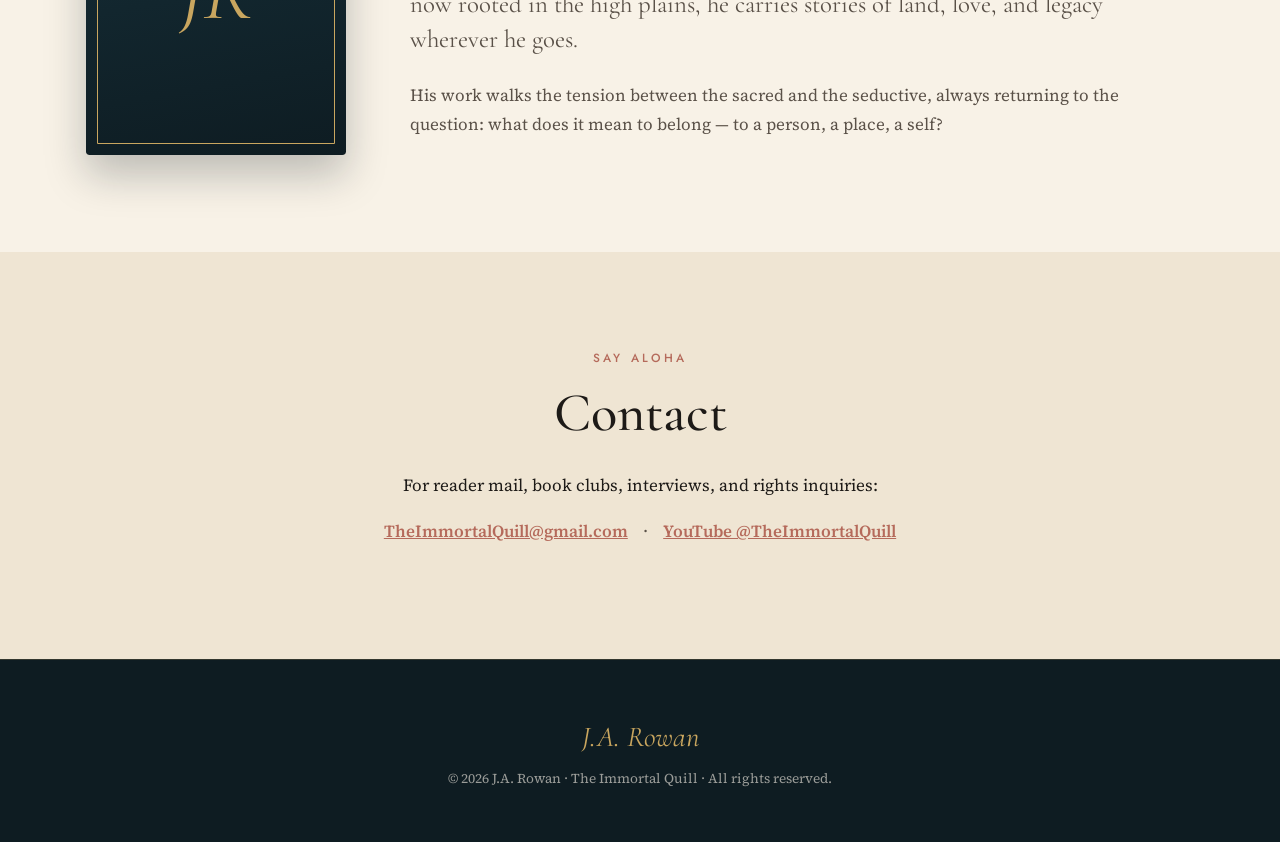
==== commit 2d1352d3: "Redesign both sites with distinct visual identities Romance site: night-ocean palette with gold, pik" ====
--- a/index.html
+++ b/index.html
@@ -15,11 +15,25 @@
 
   <link rel="preconnect" href="https://fonts.googleapis.com" />
   <link rel="preconnect" href="https://fonts.gstatic.com" crossorigin />
-  <link href="https://fonts.googleapis.com/css2?family=Cormorant+Garamond:wght@500;600;700&family=Source+Serif+4:ital,wght@0,400;0,600;1,400&display=swap" rel="stylesheet" />
-  <link rel="stylesheet" href="css/styles.css" />
+  <link href="https://fonts.googleapis.com/css2?family=Cormorant+Garamond:ital,wght@0,500;0,600;1,400;1,500&family=Jost:wght@400;500&family=Source+Serif+4:ital,wght@0,400;0,600;1,400&display=swap" rel="stylesheet" />
+  <link rel="stylesheet" href="css/rowan.css" />
   <link rel="icon" href="data:image/svg+xml,<svg xmlns='http://www.w3.org/2000/svg' viewBox='0 0 100 100'><text y='.9em' font-size='90'>✒️</text></svg>" />
 </head>
 <body>
+  <!-- Pikake (jasmine) blossom, reused as decoration -->
+  <svg width="0" height="0" style="position:absolute" aria-hidden="true">
+    <symbol id="pikake" viewBox="0 0 100 100">
+      <g fill="none" stroke="currentColor" stroke-width="1.6">
+        <path d="M50 50 C 44 36, 44 22, 50 12 C 56 22, 56 36, 50 50 Z"/>
+        <path d="M50 50 C 44 36, 44 22, 50 12 C 56 22, 56 36, 50 50 Z" transform="rotate(72 50 50)"/>
+        <path d="M50 50 C 44 36, 44 22, 50 12 C 56 22, 56 36, 50 50 Z" transform="rotate(144 50 50)"/>
+        <path d="M50 50 C 44 36, 44 22, 50 12 C 56 22, 56 36, 50 50 Z" transform="rotate(216 50 50)"/>
+        <path d="M50 50 C 44 36, 44 22, 50 12 C 56 22, 56 36, 50 50 Z" transform="rotate(288 50 50)"/>
+        <circle cx="50" cy="50" r="3.5"/>
+      </g>
+    </symbol>
+  </svg>
+
   <header class="site-header">
     <div class="wrap header-inner">
       <a href="#top" class="brand">J.A. Rowan</a>
@@ -37,38 +51,54 @@
     <!-- ============ FEATURED BOOK ============
          Swap this block whenever you launch or push a title. -->
     <section class="hero">
+      <svg class="hero-blossom hb-1" aria-hidden="true"><use href="#pikake"/></svg>
+      <svg class="hero-blossom hb-2" aria-hidden="true"><use href="#pikake"/></svg>
+      <svg class="hero-blossom hb-3" aria-hidden="true"><use href="#pikake"/></svg>
       <div class="wrap hero-inner">
-        <div class="hero-cover">
-          <img src="https://i.imgur.com/EbnNAgv.png" alt="Cover of The Pikake Lei by J.A. Rowan" width="400" height="600" />
-        </div>
         <div class="hero-copy">
-          <p class="eyebrow">Featured Novel</p>
+          <p class="eyebrow">A Novel of Hawaiʻi</p>
           <h1>The Pikake Lei</h1>
           <p class="tagline">A love story woven with the soul of Hawaiʻi.</p>
           <!-- Paste your back-cover blurb into the paragraph below. It stays hidden while empty. -->
           <p class="hero-blurb"></p>
           <div class="buy-row">
             <!-- Replace "#" with your real links. Buttons left as "#" stay hidden automatically. -->
-            <a class="btn btn-primary" href="#" data-store="amazon">Buy on Amazon</a>
-            <a class="btn btn-secondary" href="#" data-store="direct">Buy Direct (Ebook)</a>
-            <a class="btn btn-secondary" href="#" data-store="kindle-unlimited">Read in Kindle Unlimited</a>
+            <a class="btn btn-gold" href="#" data-store="amazon">Buy on Amazon</a>
+            <a class="btn btn-ghost" href="#" data-store="direct">Buy Direct (Ebook)</a>
+            <a class="btn btn-ghost" href="#" data-store="kindle-unlimited">Read in Kindle Unlimited</a>
           </div>
-          <a class="text-link" href="#books">See all books →</a>
+          <a class="text-link" href="#newsletter">Read the first chapter free →</a>
         </div>
+        <div class="hero-cover">
+          <div class="book3d">
+            <img src="https://i.imgur.com/EbnNAgv.png" alt="Cover of The Pikake Lei by J.A. Rowan" width="400" height="600" data-title="The Pikake Lei" data-author="J.A. Rowan" />
+          </div>
+        </div>
+      </div>
+    </section>
+
+    <!-- ============ QUOTE BAND ============ -->
+    <section class="quote-band">
+      <div class="wrap narrow center">
+        <svg class="divider-blossom" aria-hidden="true"><use href="#pikake"/></svg>
+        <p class="big-quote">Stories written from the edge of memory and salt air.</p>
+        <p class="quote-sub">Love, land, and legacy — and what it means to belong.</p>
       </div>
     </section>
 
     <!-- ============ BOOKS ============ -->
     <section id="books" class="section">
       <div class="wrap">
-        <h2 class="section-title">Books</h2>
-        <p class="section-intro">Contemporary romance rooted in Hawaiʻi. Every story starts with real people and what they're willing to risk.</p>
+        <p class="eyebrow">The Books</p>
+        <h2 class="section-title">Contemporary romance rooted in Hawaiʻi</h2>
+        <p class="section-intro">Every story starts with real people and what they're willing to risk.</p>
 
         <div class="book-grid">
-          <!-- To add a book: copy the <article> block, then change the text, cover, and links. -->
-
-          <article class="book" data-category="novels">
-            <img src="https://i.imgur.com/EbnNAgv.png" alt="Cover of The Pikake Lei" loading="lazy" width="400" height="600" />
+          <!-- To add a book: copy the first <article> block, then change the text, cover, and links. -->
+          <article class="book">
+            <div class="book-cover">
+              <img src="https://i.imgur.com/EbnNAgv.png" alt="Cover of The Pikake Lei" loading="lazy" width="400" height="600" data-title="The Pikake Lei" data-author="J.A. Rowan" />
+            </div>
             <div class="book-body">
               <p class="genre">Contemporary Romance</p>
               <h3>The Pikake Lei</h3>
@@ -80,6 +110,20 @@
             </div>
           </article>
 
+          <article class="book book-soon">
+            <div class="book-cover soon-cover">
+              <svg aria-hidden="true"><use href="#pikake"/></svg>
+              <span>Coming Soon</span>
+            </div>
+            <div class="book-body">
+              <p class="genre">Next Release</p>
+              <h3>The next story is being written</h3>
+              <p>Join the reader list to hear the title and release date first.</p>
+              <div class="buy-row">
+                <a class="btn btn-secondary btn-sm btn-always" href="#newsletter">Get Notified</a>
+              </div>
+            </div>
+          </article>
         </div>
       </div>
     </section>
@@ -88,7 +132,9 @@
          This is the most valuable part of the site: an email list you own.
          Paste your MailerLite / Kit (ConvertKit) form URL into the form's action attribute. -->
     <section id="newsletter" class="section section-dark">
+      <svg class="news-blossom" aria-hidden="true"><use href="#pikake"/></svg>
       <div class="wrap narrow center">
+        <p class="eyebrow">For Readers</p>
         <h2 class="section-title">Read the First Chapter Free</h2>
         <p>Join the reader list for a free opening chapter, new release announcements, and launch-week pricing. No spam. Unsubscribe anytime.</p>
         <form class="signup" action="" method="post" target="_blank" data-fallback-email="TheImmortalQuill@gmail.com">
@@ -96,7 +142,7 @@
           <input id="signup-name" type="text" name="fields[name]" placeholder="First name" autocomplete="given-name" />
           <label class="visually-hidden" for="signup-email">Email address</label>
           <input id="signup-email" type="email" name="fields[email]" placeholder="Email address" autocomplete="email" required />
-          <button class="btn btn-primary" type="submit">Send Me the Chapter</button>
+          <button class="btn btn-gold" type="submit">Send Me the Chapter</button>
         </form>
         <p class="form-note" hidden></p>
       </div>
@@ -105,10 +151,18 @@
     <!-- ============ ABOUT ============ -->
     <section id="about" class="section">
       <div class="wrap about-inner">
+        <div class="monogram" aria-hidden="true">
+          <!-- To use an author photo instead, replace the <span> with an <img>. -->
+          <span>JR</span>
+        </div>
         <div class="about-copy">
+          <p class="eyebrow">The Author</p>
           <h2 class="section-title">About J.A. Rowan</h2>
+          <p class="lead">
+            J.A. Rowan writes from the edge of memory and salt air. A native son of Hawaiʻi now rooted in the high plains, he carries stories of land, love, and legacy wherever he goes.
+          </p>
           <p>
-            J.A. Rowan writes from the edge of memory and salt air. A native son of Hawaiʻi now rooted in the high plains, he carries stories of land, love, and legacy wherever he goes. His work walks the tension between the sacred and the seductive, always returning to the question: what does it mean to belong — to a person, a place, a self?
+            His work walks the tension between the sacred and the seductive, always returning to the question: what does it mean to belong — to a person, a place, a self?
           </p>
         </div>
       </div>
@@ -117,6 +171,7 @@
     <!-- ============ CONTACT ============ -->
     <section id="contact" class="section section-alt">
       <div class="wrap narrow center">
+        <p class="eyebrow">Say Aloha</p>
         <h2 class="section-title">Contact</h2>
         <p>For reader mail, book clubs, interviews, and rights inquiries:</p>
         <p class="contact-links">
@@ -130,6 +185,7 @@
 
   <footer class="site-footer">
     <div class="wrap">
+      <p class="footer-brand">J.A. Rowan</p>
       <p>&copy; <span id="year">2026</span> J.A. Rowan · The Immortal Quill · All rights reserved.</p>
       <!-- If you use Amazon Associates affiliate links, uncomment the required disclosure:
       <p class="small">As an Amazon Associate I earn from qualifying purchases.</p> -->
--- a/css/rowan.css
+++ b/css/rowan.css
@@ -0,0 +1,185 @@
+/* ===== J.A. Rowan — romance site theme: Hawaiian night, pikake, gold ===== */
+:root {
+  --night: #0e1c22;
+  --night-2: #16303a;
+  --sea: #1f4a52;
+  --gold: #c9a65f;
+  --gold-soft: #e3cf9f;
+  --cream: #f8f2e7;
+  --cream-2: #efe5d3;
+  --ink: #1d1a17;
+  --ink-soft: #5a5148;
+  --line: #e0d3bd;
+  --blush: #b56a5b;
+  --radius: 4px;
+  --display: "Cormorant Garamond", Georgia, serif;
+  --sans: "Jost", "Helvetica Neue", Arial, sans-serif;
+  --body: "Source Serif 4", Georgia, serif;
+}
+
+*, *::before, *::after { box-sizing: border-box; }
+html { scroll-behavior: smooth; scroll-padding-top: 72px; }
+body { margin: 0; font-family: var(--body); font-size: 1.0625rem; line-height: 1.7; color: var(--ink); background: var(--cream); }
+img { max-width: 100%; display: block; }
+a { color: var(--blush); }
+h1, h2, h3 { font-family: var(--display); font-weight: 500; line-height: 1.1; margin: 0 0 .5em; }
+
+.wrap { width: 100%; max-width: 1140px; margin: 0 auto; padding: 0 16px; }
+.narrow { max-width: 700px; }
+.center { text-align: center; }
+.visually-hidden { position: absolute; width: 1px; height: 1px; overflow: hidden; clip: rect(0 0 0 0); white-space: nowrap; }
+.eyebrow { font-family: var(--sans); text-transform: uppercase; letter-spacing: .28em; font-size: .74rem; font-weight: 500; color: var(--blush); margin: 0 0 1rem; }
+
+/* ===== Header ===== */
+.site-header { position: fixed; top: 0; left: 0; right: 0; z-index: 20; transition: background .25s, box-shadow .25s; }
+.site-header.is-scrolled { background: rgba(14, 28, 34, .94); backdrop-filter: blur(8px); box-shadow: 0 1px 0 rgba(201,166,95,.25); }
+.header-inner { display: flex; align-items: center; justify-content: space-between; height: 68px; }
+.brand { font-family: var(--display); font-style: italic; font-size: 1.75rem; color: var(--cream); text-decoration: none; letter-spacing: .02em; }
+.site-nav a { font-family: var(--sans); color: var(--cream); text-decoration: none; margin-left: 2rem; font-size: .78rem; letter-spacing: .22em; text-transform: uppercase; opacity: .85; }
+.site-nav a:hover { color: var(--gold-soft); opacity: 1; }
+.nav-toggle { display: none; background: none; border: 0; font-size: 1.5rem; cursor: pointer; color: var(--cream); }
+
+/* ===== Buttons ===== */
+.btn { display: inline-block; padding: .9rem 1.6rem; border-radius: var(--radius); font-family: var(--sans); font-weight: 500; font-size: .8rem; letter-spacing: .18em; text-transform: uppercase; text-decoration: none; border: 1px solid transparent; cursor: pointer; transition: background .2s, color .2s, border-color .2s; }
+.btn-gold { background: var(--gold); color: var(--night); border-color: var(--gold); }
+.btn-gold:hover { background: var(--gold-soft); border-color: var(--gold-soft); color: var(--night); }
+.btn-ghost { background: transparent; color: var(--cream); border-color: rgba(248,242,231,.45); }
+.btn-ghost:hover { border-color: var(--gold); color: var(--gold-soft); }
+.btn-primary { background: var(--night); color: var(--cream); border-color: var(--night); }
+.btn-primary:hover { background: var(--sea); border-color: var(--sea); color: var(--cream); }
+.btn-secondary { background: transparent; color: var(--night); border-color: var(--night); }
+.btn-secondary:hover { background: var(--night); color: var(--cream); }
+.btn-sm { padding: .6rem 1rem; font-size: .7rem; }
+.buy-row { display: flex; flex-wrap: wrap; gap: .7rem; margin: 1.75rem 0; }
+/* Buttons with no real link yet are hidden so visitors never hit a dead end. */
+.btn[href="#"], .btn[href=""] { display: none; }
+.text-link { font-family: var(--sans); font-size: .8rem; letter-spacing: .16em; text-transform: uppercase; color: var(--gold-soft); text-decoration: none; border-bottom: 1px solid rgba(227,207,159,.4); padding-bottom: 2px; }
+.text-link:hover { color: var(--cream); }
+
+/* ===== Hero ===== */
+.hero {
+  position: relative; overflow: hidden; color: var(--cream);
+  min-height: 100vh; display: flex; align-items: center; padding: 120px 0 80px;
+  background:
+    radial-gradient(ellipse 60% 50% at 75% 45%, rgba(201,166,95,.18), transparent 70%),
+    radial-gradient(ellipse 80% 60% at 10% 100%, rgba(31,74,82,.9), transparent 70%),
+    linear-gradient(170deg, var(--night) 0%, var(--night-2) 60%, var(--sea) 100%);
+}
+.hero::after { /* soft horizon line */
+  content: ""; position: absolute; left: 0; right: 0; bottom: 0; height: 120px;
+  background: linear-gradient(180deg, transparent, rgba(14,28,34,.6));
+}
+.hero-inner { position: relative; z-index: 1; display: grid; grid-template-columns: 1.1fr .9fr; gap: 64px; align-items: center; }
+.hero h1 { font-size: clamp(3.2rem, 8vw, 6.4rem); font-style: italic; font-weight: 400; letter-spacing: -.01em; margin-bottom: .2em; }
+.hero .eyebrow { color: var(--gold); }
+.tagline { font-family: var(--display); font-size: clamp(1.3rem, 2.4vw, 1.75rem); font-style: italic; color: var(--gold-soft); margin: 0 0 1rem; }
+.hero-blurb { max-width: 520px; color: rgba(248,242,231,.82); }
+.hero-blurb:empty { display: none; }
+.hero-blossom { position: absolute; color: var(--gold); opacity: .14; }
+.hb-1 { width: 220px; height: 220px; top: 12%; left: -60px; transform: rotate(12deg); }
+.hb-2 { width: 120px; height: 120px; bottom: 14%; left: 42%; transform: rotate(-20deg); opacity: .1; }
+.hb-3 { width: 320px; height: 320px; top: -80px; right: -90px; opacity: .08; }
+
+/* 3D book */
+.hero-cover { display: flex; justify-content: center; perspective: 1400px; }
+.book3d { position: relative; width: min(340px, 80%); transform: rotateY(-16deg) rotateX(2deg); transform-style: preserve-3d; transition: transform .5s ease; }
+.book3d:hover { transform: rotateY(-6deg); }
+.book3d img, .book3d .cover-fallback { width: 100%; aspect-ratio: 2 / 3; object-fit: cover; border-radius: 2px 6px 6px 2px; box-shadow: 30px 40px 60px rgba(0,0,0,.55), 0 0 0 1px rgba(255,255,255,.05); }
+.book3d::before { /* spine highlight */
+  content: ""; position: absolute; top: 0; bottom: 0; left: 0; width: 14px; z-index: 2; border-radius: 2px 0 0 2px;
+  background: linear-gradient(90deg, rgba(255,255,255,.28), rgba(255,255,255,0) 60%, rgba(0,0,0,.25));
+}
+
+/* ===== Quote band ===== */
+.quote-band { background: var(--night); color: var(--cream); padding: 72px 0 80px; border-top: 1px solid rgba(201,166,95,.2); }
+.divider-blossom { width: 44px; height: 44px; color: var(--gold); margin: 0 auto 1.25rem; display: block; }
+.big-quote { font-family: var(--display); font-style: italic; font-size: clamp(1.9rem, 4.2vw, 3rem); line-height: 1.2; margin: 0 0 1rem; }
+.quote-sub { font-family: var(--sans); text-transform: uppercase; letter-spacing: .24em; font-size: .74rem; color: var(--gold); margin: 0; }
+
+/* ===== Sections ===== */
+.section { padding: 96px 0; position: relative; }
+.section-alt { background: var(--cream-2); }
+.section-dark { background: linear-gradient(160deg, var(--night-2), var(--night)); color: var(--cream); overflow: hidden; }
+.section-dark .eyebrow { color: var(--gold); }
+.section-title { font-size: clamp(2.2rem, 4.6vw, 3.4rem); }
+.section-intro { color: var(--ink-soft); max-width: 600px; margin: 0 0 3rem; font-size: 1.1rem; }
+
+/* ===== Books ===== */
+.book-grid { display: grid; grid-template-columns: repeat(auto-fill, minmax(260px, 1fr)); gap: 40px; }
+.book { display: flex; flex-direction: column; }
+.book-cover { position: relative; transition: transform .25s ease; }
+.book-cover img, .book-cover .cover-fallback { width: 100%; aspect-ratio: 2 / 3; object-fit: cover; border-radius: 2px; box-shadow: 0 18px 40px rgba(14,28,34,.22); }
+.book:hover .book-cover { transform: translateY(-6px); }
+.book-body { padding-top: 1.4rem; display: flex; flex-direction: column; flex: 1; }
+.book-body h3 { font-size: 1.85rem; margin-bottom: .3rem; }
+.book-body p { margin: 0 0 .5rem; color: var(--ink-soft); }
+.book-body .buy-row { margin: auto 0 0; padding-top: .8rem; }
+.genre { font-family: var(--sans); text-transform: uppercase; letter-spacing: .22em; font-size: .68rem !important; color: var(--blush) !important; }
+.soon-cover {
+  aspect-ratio: 2 / 3; border: 1px dashed var(--gold); border-radius: 2px; color: var(--gold);
+  display: flex; flex-direction: column; align-items: center; justify-content: center; gap: 1rem;
+  background: linear-gradient(160deg, var(--cream), var(--cream-2));
+}
+.soon-cover svg { width: 64px; height: 64px; }
+.soon-cover span { font-family: var(--sans); text-transform: uppercase; letter-spacing: .3em; font-size: .75rem; }
+.btn-always[href="#newsletter"] { display: inline-block; }
+
+/* Typographic stand-in when a cover image fails to load */
+.cover-fallback {
+  display: flex; flex-direction: column; justify-content: space-between; padding: 14% 10%;
+  text-align: center; color: var(--cream);
+  background: radial-gradient(ellipse at 50% 30%, rgba(201,166,95,.25), transparent 60%), linear-gradient(170deg, var(--night-2), var(--night));
+}
+.cover-fallback .cf-title { font-family: var(--display); font-style: italic; font-size: clamp(1.6rem, 3vw, 2.6rem); line-height: 1.05; }
+.cover-fallback .cf-rule { width: 40%; height: 1px; background: var(--gold); margin: 0 auto; }
+.cover-fallback .cf-author { font-family: var(--sans); text-transform: uppercase; letter-spacing: .3em; font-size: .72rem; color: var(--gold-soft); }
+
+/* ===== Newsletter ===== */
+.news-blossom { position: absolute; width: 380px; height: 380px; right: -100px; bottom: -120px; color: var(--gold); opacity: .07; }
+.signup { display: flex; flex-wrap: wrap; gap: .7rem; justify-content: center; margin-top: 2rem; }
+.signup input { flex: 1 1 200px; padding: .95rem 1rem; border-radius: var(--radius); border: 1px solid rgba(248,242,231,.25); background: rgba(248,242,231,.06); color: var(--cream); font-family: var(--body); font-size: 1rem; }
+.signup input::placeholder { color: rgba(248,242,231,.55); }
+.signup input:focus { outline: none; border-color: var(--gold); }
+.form-note { margin-top: 1rem; font-style: italic; }
+.form-note a { color: var(--gold-soft); }
+
+/* ===== About ===== */
+.about-inner { display: grid; grid-template-columns: 260px 1fr; gap: 64px; align-items: center; }
+.monogram {
+  aspect-ratio: 4 / 5; border-radius: 140px 140px 4px 4px; display: flex; align-items: center; justify-content: center;
+  background: linear-gradient(170deg, var(--night-2), var(--night)); box-shadow: 0 20px 40px rgba(14,28,34,.25);
+  outline: 1px solid var(--gold); outline-offset: -12px; overflow: hidden;
+}
+.monogram span { font-family: var(--display); font-style: italic; font-size: 5rem; color: var(--gold); }
+.monogram img { width: 100%; height: 100%; object-fit: cover; }
+.lead { font-family: var(--display); font-size: 1.55rem; line-height: 1.4; color: var(--ink); }
+.about-copy p { color: var(--ink-soft); }
+
+/* ===== Contact / Footer ===== */
+.contact-links a { font-weight: 600; }
+.contact-links span { margin: 0 .7rem; color: var(--ink-soft); }
+.site-footer { background: var(--night); color: rgba(248,242,231,.6); padding: 48px 0; text-align: center; font-size: .85rem; border-top: 1px solid rgba(201,166,95,.2); }
+.site-footer p { margin: .3rem 0; }
+.footer-brand { font-family: var(--display); font-style: italic; font-size: 1.8rem; color: var(--gold); }
+.small { font-size: .78rem; }
+
+/* ===== Gentle reveal on scroll ===== */
+.reveal { opacity: 0; transform: translateY(18px); transition: opacity .8s ease, transform .8s ease; }
+.reveal.is-visible { opacity: 1; transform: none; }
+@media (prefers-reduced-motion: reduce) { .reveal { opacity: 1; transform: none; transition: none; } html { scroll-behavior: auto; } }
+
+/* ===== Mobile ===== */
+@media (max-width: 820px) {
+  .nav-toggle { display: block; }
+  .site-nav { display: none; position: absolute; top: 68px; left: 0; right: 0; background: var(--night); padding: .5rem 16px 1rem; border-bottom: 1px solid rgba(201,166,95,.25); }
+  .site-nav.is-open { display: block; }
+  .site-nav a { display: block; margin: 0; padding: .9rem 0; border-bottom: 1px solid rgba(248,242,231,.08); }
+  .hero { min-height: auto; padding: 110px 0 64px; }
+  .hero-inner { grid-template-columns: 1fr; gap: 40px; text-align: center; }
+  .hero-cover { order: -1; }
+  .book3d { width: 62%; transform: none; }
+  .hero .buy-row { justify-content: center; }
+  .section { padding: 64px 0; }
+  .about-inner { grid-template-columns: 1fr; gap: 32px; }
+  .monogram { max-width: 220px; margin: 0 auto; }
+}
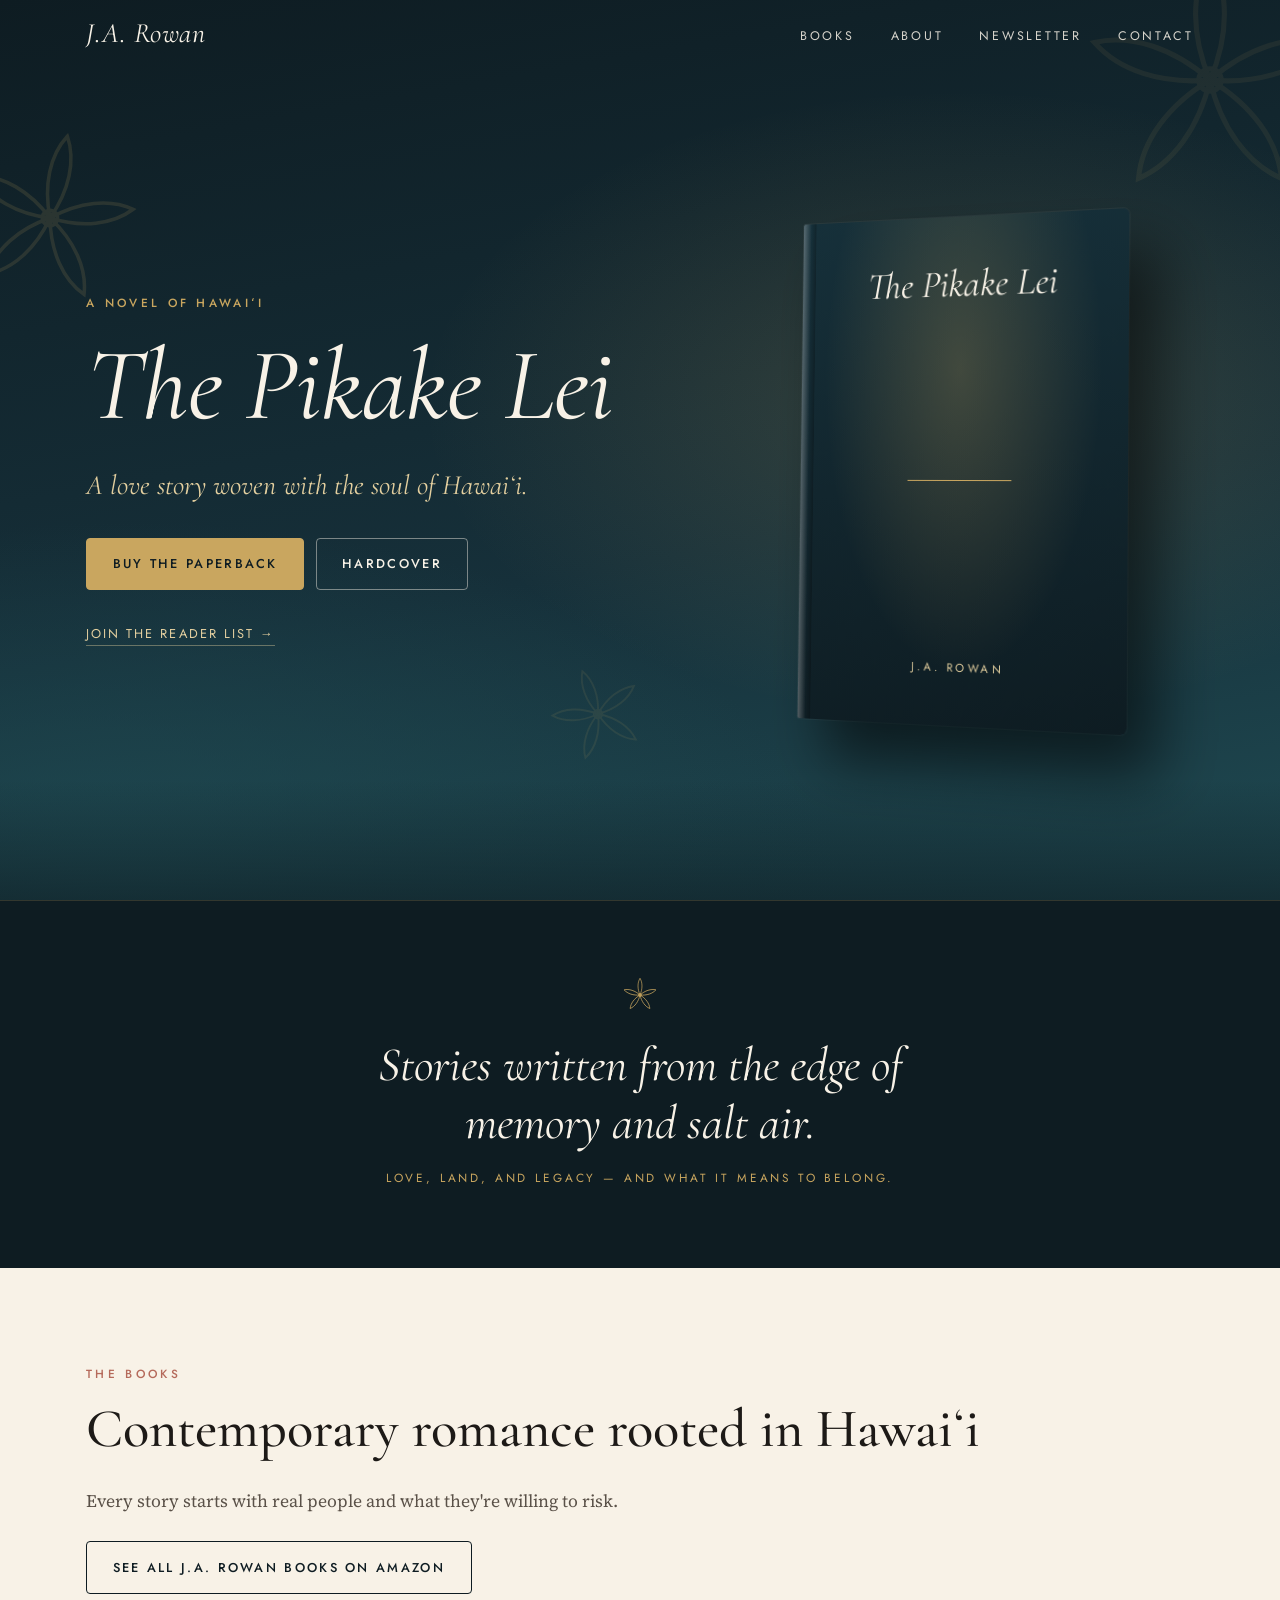
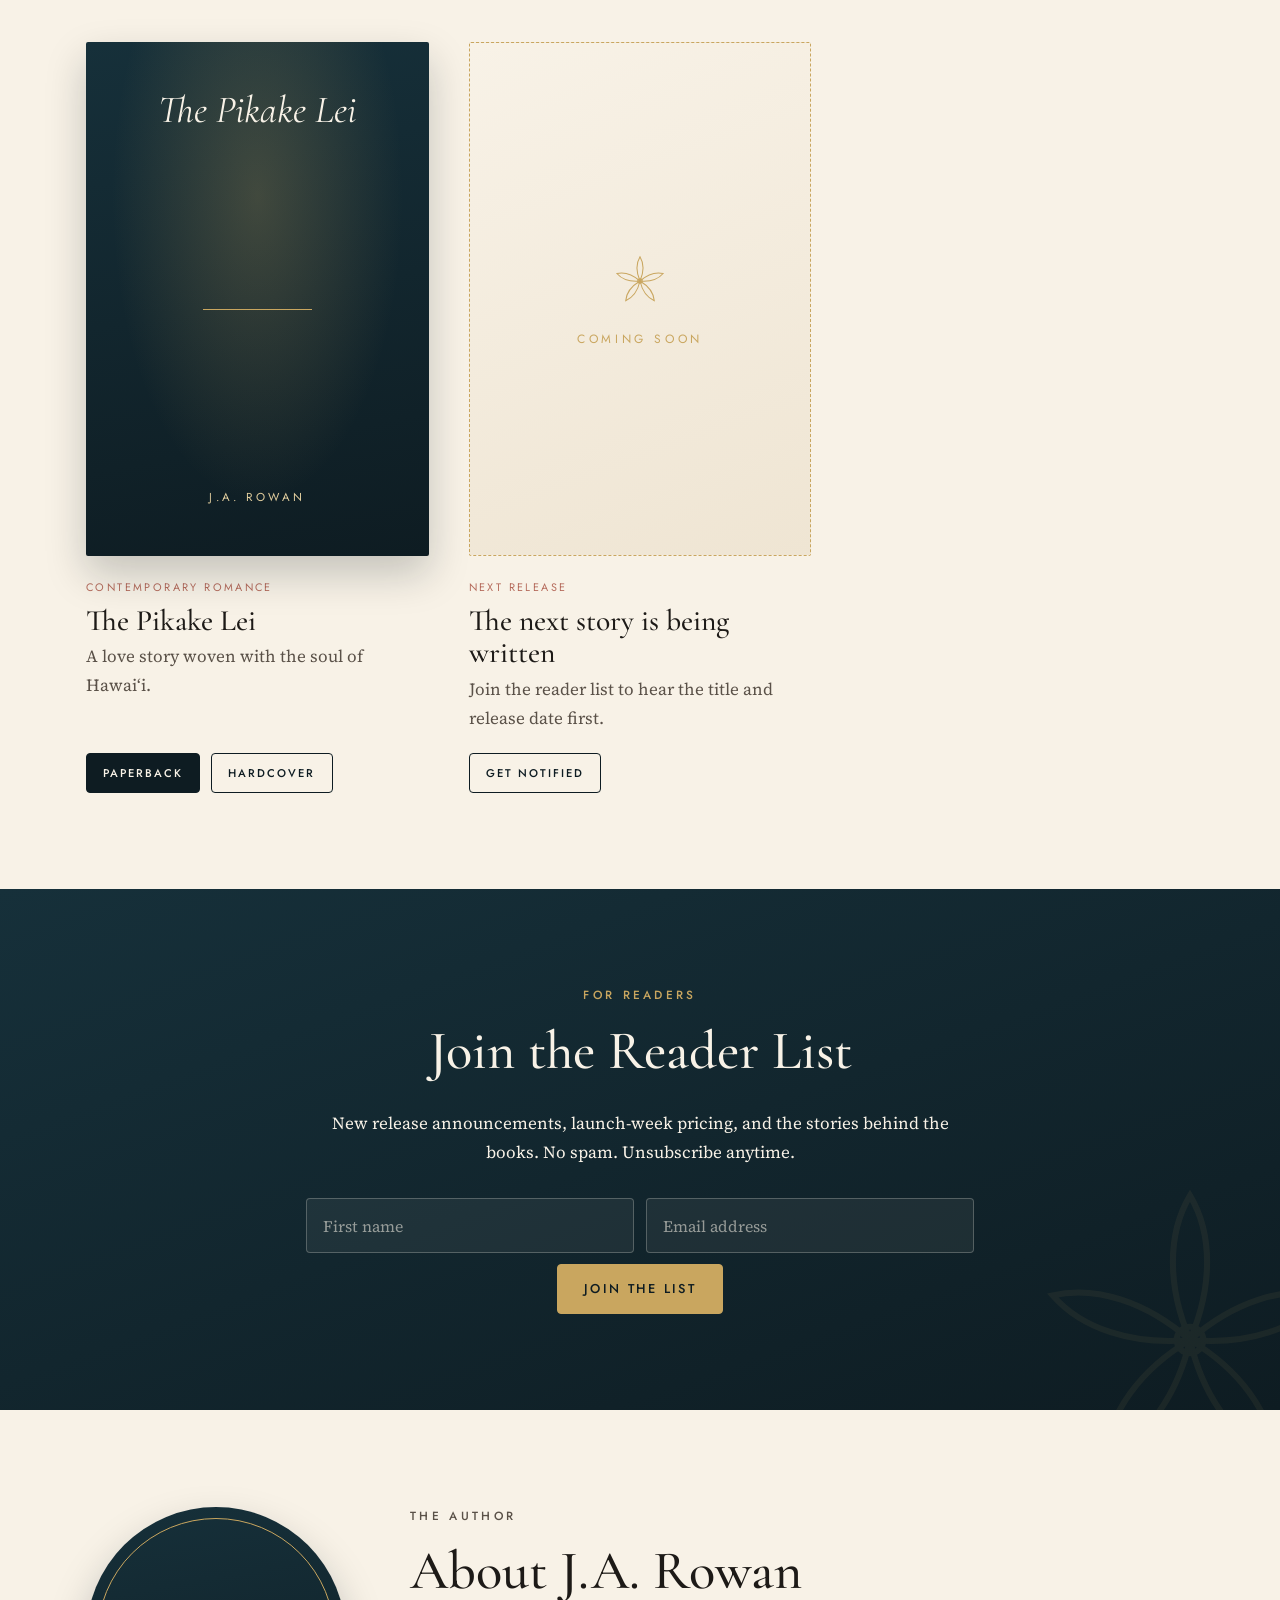
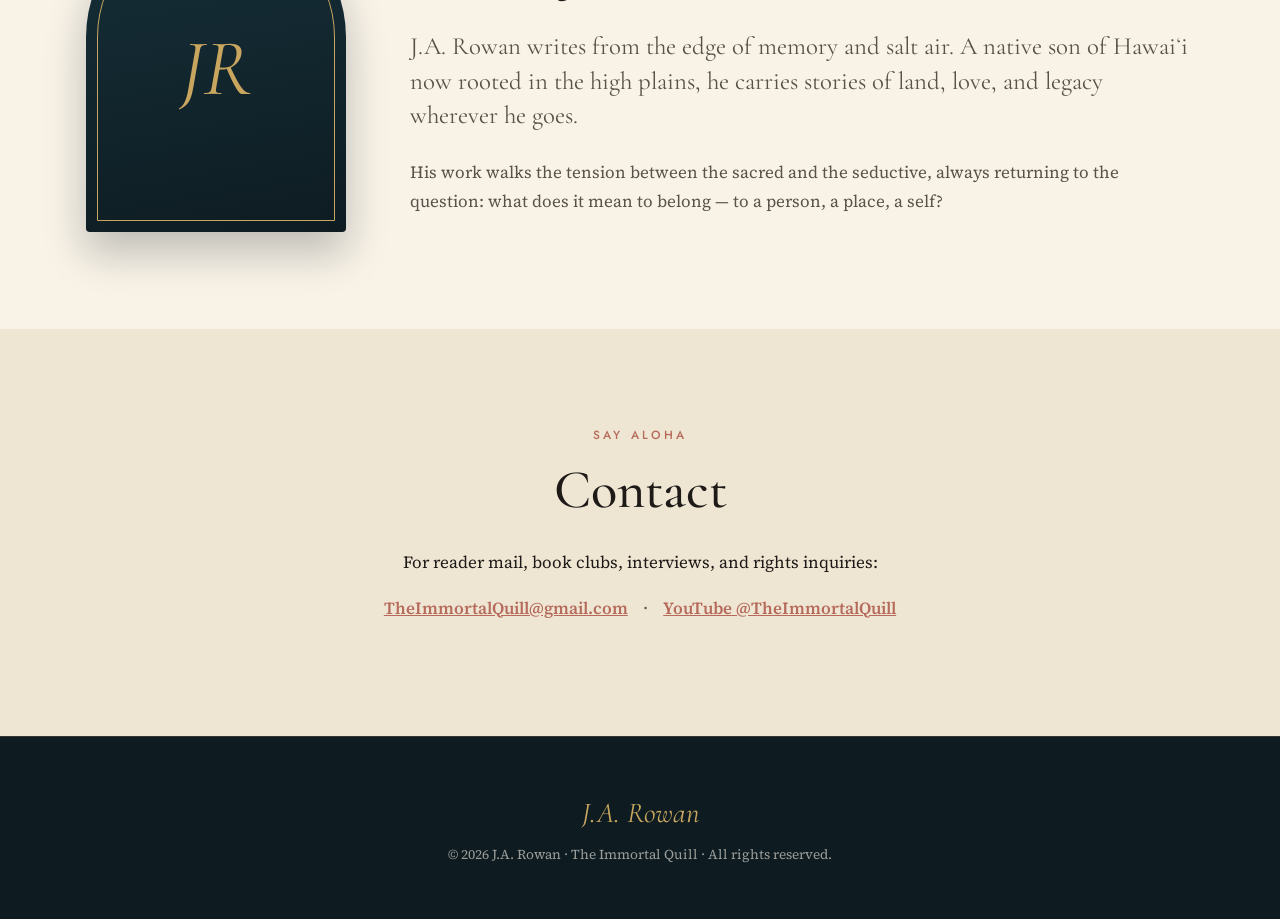
==== commit 324b348a: "Add Amazon buy links and book catalog Paperback and hardcover links for every book on both sites, a " ====
--- a/index.html
+++ b/index.html
@@ -63,11 +63,12 @@
           <p class="hero-blurb"></p>
           <div class="buy-row">
             <!-- Replace "#" with your real links. Buttons left as "#" stay hidden automatically. -->
-            <a class="btn btn-gold" href="#" data-store="amazon">Buy on Amazon</a>
+            <a class="btn btn-gold" href="https://www.amazon.com/dp/B0FDCFPJPZ" data-store="amazon">Buy the Paperback</a>
+            <a class="btn btn-ghost" href="https://www.amazon.com/dp/B0FDLDK164" data-store="amazon">Hardcover</a>
             <a class="btn btn-ghost" href="#" data-store="direct">Buy Direct (Ebook)</a>
             <a class="btn btn-ghost" href="#" data-store="kindle-unlimited">Read in Kindle Unlimited</a>
           </div>
-          <a class="text-link" href="#newsletter">Read the first chapter free →</a>
+          <a class="text-link" href="#newsletter">Join the reader list →</a>
         </div>
         <div class="hero-cover">
           <div class="book3d">
@@ -92,6 +93,7 @@
         <p class="eyebrow">The Books</p>
         <h2 class="section-title">Contemporary romance rooted in Hawaiʻi</h2>
         <p class="section-intro">Every story starts with real people and what they're willing to risk.</p>
+        <p class="all-books"><a class="btn btn-secondary" href="https://www.amazon.com/-/e/B0FGW2LMV9" data-store="amazon-author">See All J.A. Rowan Books on Amazon</a></p>
 
         <div class="book-grid">
           <!-- To add a book: copy the first <article> block, then change the text, cover, and links. -->
@@ -104,7 +106,8 @@
               <h3>The Pikake Lei</h3>
               <p>A love story woven with the soul of Hawaiʻi.</p>
               <div class="buy-row">
-                <a class="btn btn-primary btn-sm" href="#" data-store="amazon">Amazon</a>
+                <a class="btn btn-primary btn-sm" href="https://www.amazon.com/dp/B0FDCFPJPZ" data-store="amazon">Paperback</a>
+                <a class="btn btn-secondary btn-sm" href="https://www.amazon.com/dp/B0FDLDK164" data-store="amazon">Hardcover</a>
                 <a class="btn btn-secondary btn-sm" href="#" data-store="direct">Buy Direct</a>
               </div>
             </div>
@@ -135,14 +138,15 @@
       <svg class="news-blossom" aria-hidden="true"><use href="#pikake"/></svg>
       <div class="wrap narrow center">
         <p class="eyebrow">For Readers</p>
-        <h2 class="section-title">Read the First Chapter Free</h2>
-        <p>Join the reader list for a free opening chapter, new release announcements, and launch-week pricing. No spam. Unsubscribe anytime.</p>
+        <!-- Once the free first chapter is ready, change this heading to "Read the First Chapter Free". -->
+        <h2 class="section-title">Join the Reader List</h2>
+        <p>New release announcements, launch-week pricing, and the stories behind the books. No spam. Unsubscribe anytime.</p>
         <form class="signup" action="" method="post" target="_blank" data-fallback-email="TheImmortalQuill@gmail.com">
           <label class="visually-hidden" for="signup-name">First name</label>
           <input id="signup-name" type="text" name="fields[name]" placeholder="First name" autocomplete="given-name" />
           <label class="visually-hidden" for="signup-email">Email address</label>
           <input id="signup-email" type="email" name="fields[email]" placeholder="Email address" autocomplete="email" required />
-          <button class="btn btn-gold" type="submit">Send Me the Chapter</button>
+          <button class="btn btn-gold" type="submit">Join the List</button>
         </form>
         <p class="form-note" hidden></p>
       </div>
--- a/css/rowan.css
+++ b/css/rowan.css
@@ -102,7 +102,8 @@
 .section-dark { background: linear-gradient(160deg, var(--night-2), var(--night)); color: var(--cream); overflow: hidden; }
 .section-dark .eyebrow { color: var(--gold); }
 .section-title { font-size: clamp(2.2rem, 4.6vw, 3.4rem); }
-.section-intro { color: var(--ink-soft); max-width: 600px; margin: 0 0 3rem; font-size: 1.1rem; }
+.section-intro { color: var(--ink-soft); max-width: 600px; margin: 0 0 1.5rem; font-size: 1.1rem; }
+.all-books { margin: 0 0 3rem; }
 
 /* ===== Books ===== */
 .book-grid { display: grid; grid-template-columns: repeat(auto-fill, minmax(260px, 1fr)); gap: 40px; }
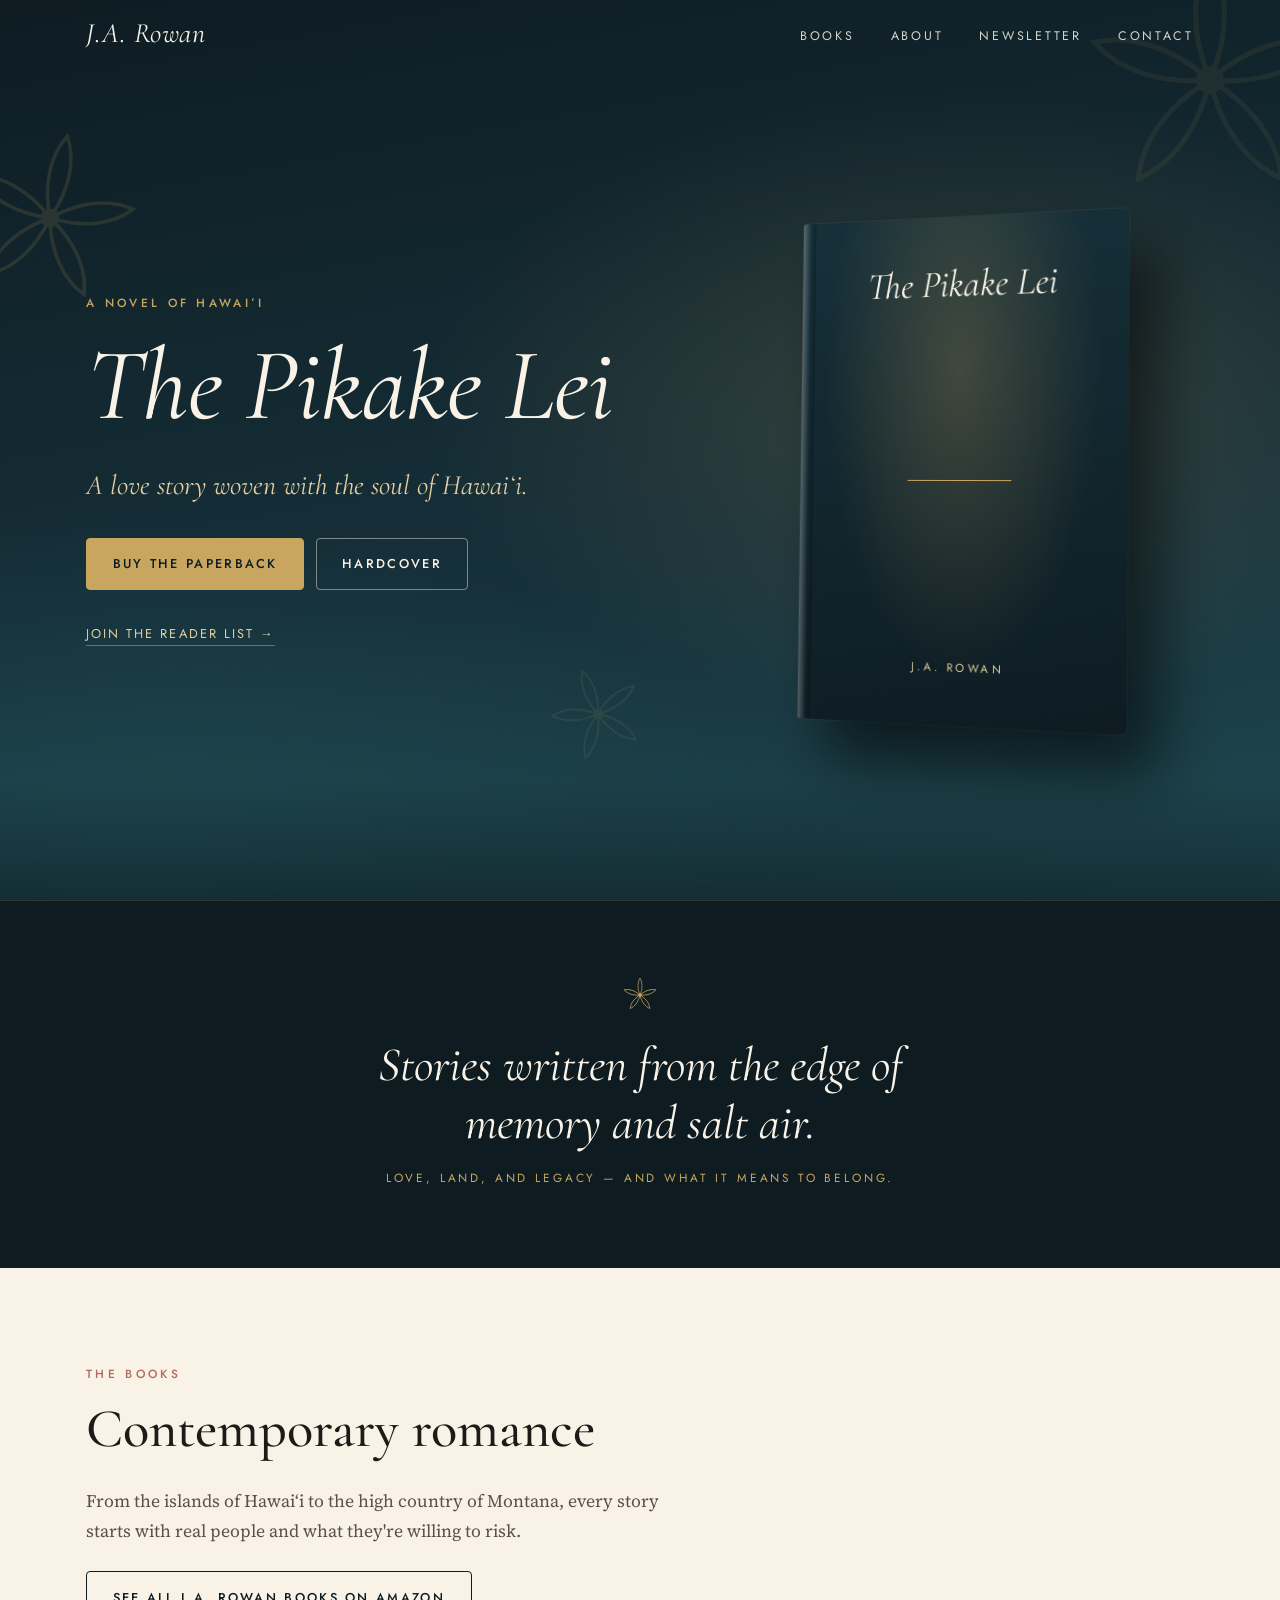
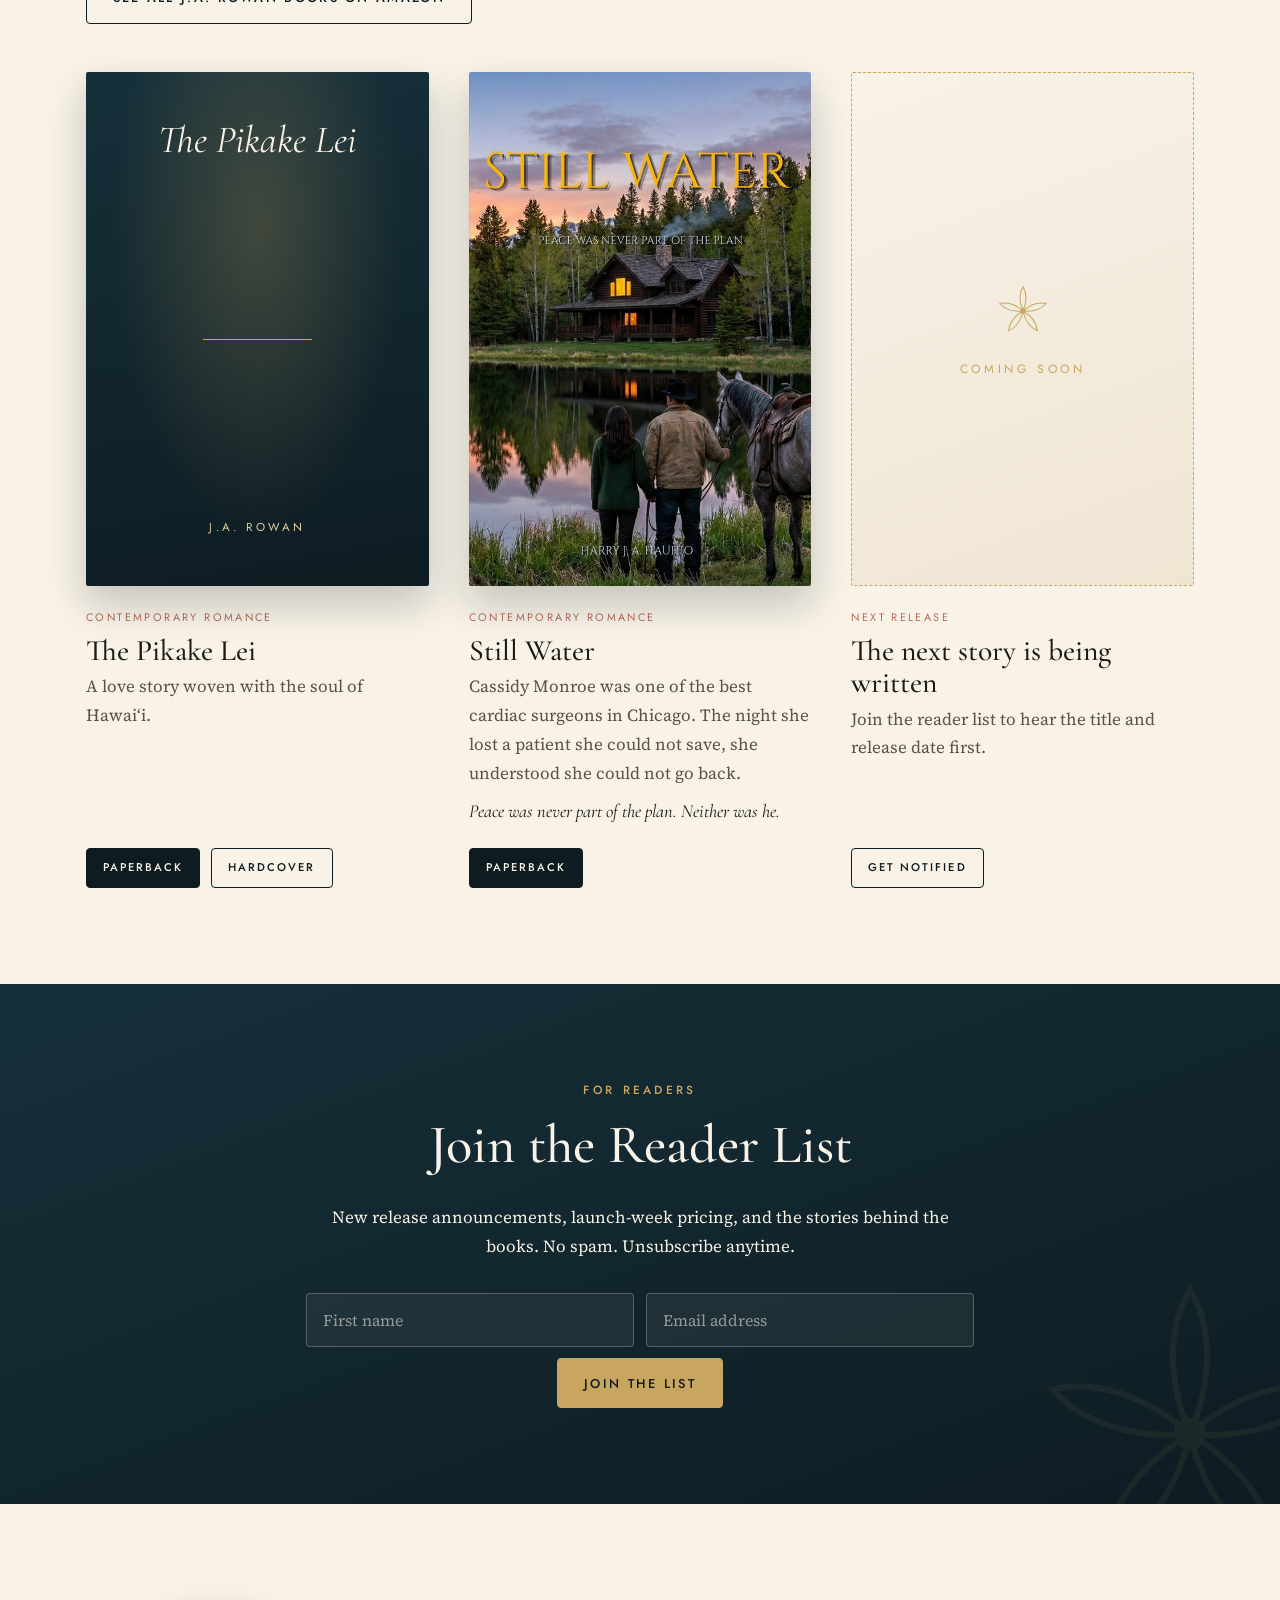
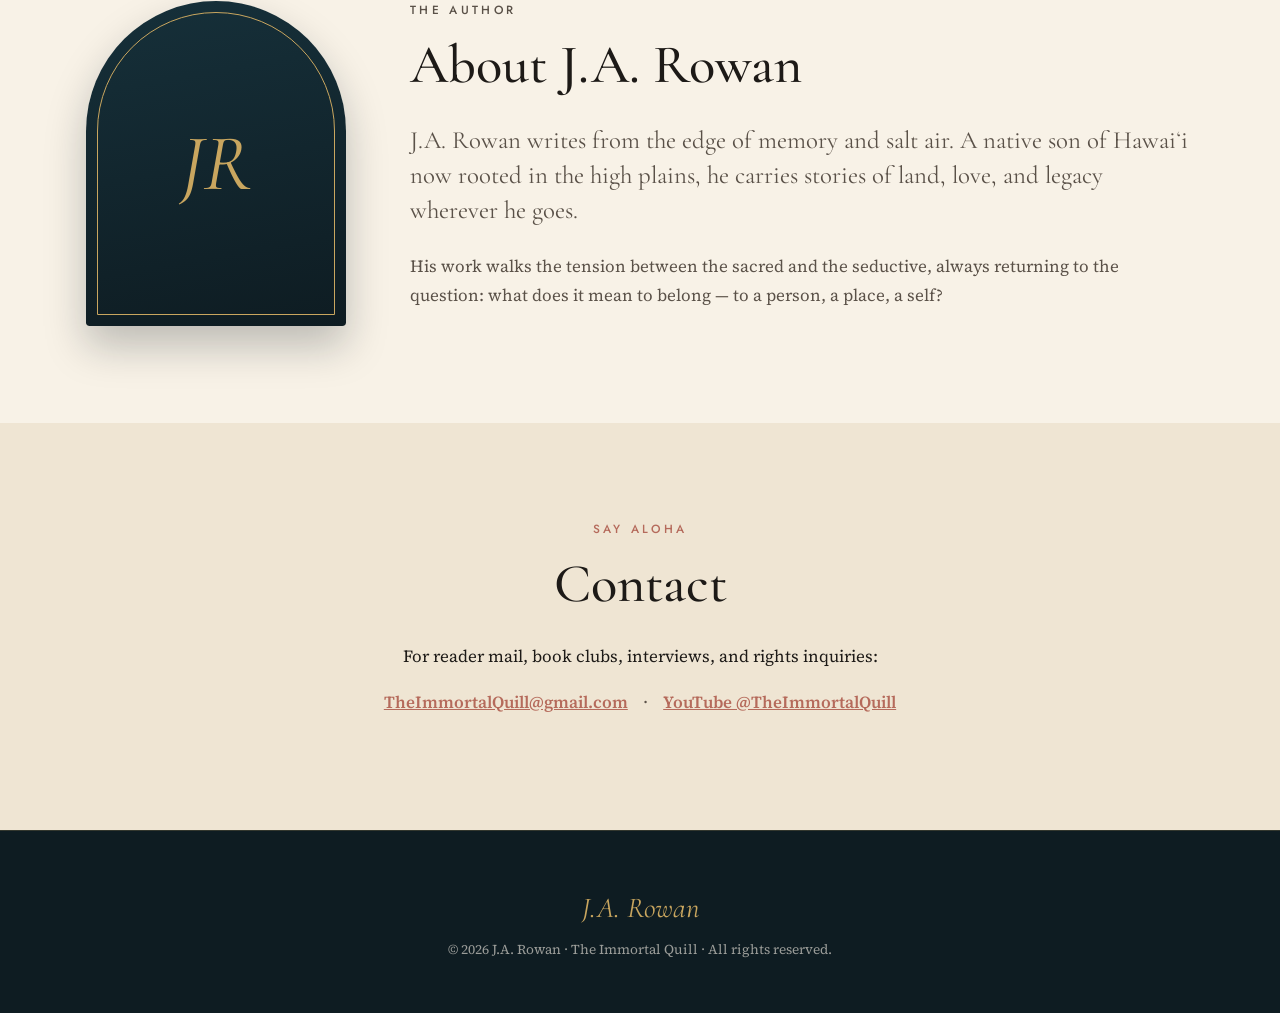
==== commit 6577142e: "Add Still Water to the J.A. Rowan site Real front cover cropped from the Drive wraparound, opening l" ====
--- a/index.html
+++ b/index.html
@@ -91,8 +91,8 @@
     <section id="books" class="section">
       <div class="wrap">
         <p class="eyebrow">The Books</p>
-        <h2 class="section-title">Contemporary romance rooted in Hawaiʻi</h2>
-        <p class="section-intro">Every story starts with real people and what they're willing to risk.</p>
+        <h2 class="section-title">Contemporary romance</h2>
+        <p class="section-intro">From the islands of Hawaiʻi to the high country of Montana, every story starts with real people and what they're willing to risk.</p>
         <p class="all-books"><a class="btn btn-secondary" href="https://www.amazon.com/-/e/B0FGW2LMV9" data-store="amazon-author">See All J.A. Rowan Books on Amazon</a></p>
 
         <div class="book-grid">
@@ -109,6 +109,21 @@
                 <a class="btn btn-primary btn-sm" href="https://www.amazon.com/dp/B0FDCFPJPZ" data-store="amazon">Paperback</a>
                 <a class="btn btn-secondary btn-sm" href="https://www.amazon.com/dp/B0FDLDK164" data-store="amazon">Hardcover</a>
                 <a class="btn btn-secondary btn-sm" href="#" data-store="direct">Buy Direct</a>
+              </div>
+            </div>
+          </article>
+
+          <article class="book">
+            <div class="book-cover">
+              <img src="images/covers/still-water.jpg" alt="Cover of Still Water" loading="lazy" width="600" height="902" data-title="Still Water" data-author="J.A. Rowan" />
+            </div>
+            <div class="book-body">
+              <p class="genre">Contemporary Romance</p>
+              <h3>Still Water</h3>
+              <p>Cassidy Monroe was one of the best cardiac surgeons in Chicago. The night she lost a patient she could not save, she understood she could not go back.</p>
+              <p class="book-tagline">Peace was never part of the plan. Neither was he.</p>
+              <div class="buy-row">
+                <a class="btn btn-primary btn-sm" href="https://www.amazon.com/dp/B0GSW6DTRL" data-store="amazon">Paperback</a>
               </div>
             </div>
           </article>
--- a/css/rowan.css
+++ b/css/rowan.css
@@ -84,7 +84,7 @@
 .hero-cover { display: flex; justify-content: center; perspective: 1400px; }
 .book3d { position: relative; width: min(340px, 80%); transform: rotateY(-16deg) rotateX(2deg); transform-style: preserve-3d; transition: transform .5s ease; }
 .book3d:hover { transform: rotateY(-6deg); }
-.book3d img, .book3d .cover-fallback { width: 100%; aspect-ratio: 2 / 3; object-fit: cover; border-radius: 2px 6px 6px 2px; box-shadow: 30px 40px 60px rgba(0,0,0,.55), 0 0 0 1px rgba(255,255,255,.05); }
+.book3d img, .book3d .cover-fallback { width: 100%; height: auto; aspect-ratio: 2 / 3; object-fit: cover; border-radius: 2px 6px 6px 2px; box-shadow: 30px 40px 60px rgba(0,0,0,.55), 0 0 0 1px rgba(255,255,255,.05); }
 .book3d::before { /* spine highlight */
   content: ""; position: absolute; top: 0; bottom: 0; left: 0; width: 14px; z-index: 2; border-radius: 2px 0 0 2px;
   background: linear-gradient(90deg, rgba(255,255,255,.28), rgba(255,255,255,0) 60%, rgba(0,0,0,.25));
@@ -109,12 +109,13 @@
 .book-grid { display: grid; grid-template-columns: repeat(auto-fill, minmax(260px, 1fr)); gap: 40px; }
 .book { display: flex; flex-direction: column; }
 .book-cover { position: relative; transition: transform .25s ease; }
-.book-cover img, .book-cover .cover-fallback { width: 100%; aspect-ratio: 2 / 3; object-fit: cover; border-radius: 2px; box-shadow: 0 18px 40px rgba(14,28,34,.22); }
+.book-cover img, .book-cover .cover-fallback { width: 100%; height: auto; aspect-ratio: 2 / 3; object-fit: cover; border-radius: 2px; box-shadow: 0 18px 40px rgba(14,28,34,.22); }
 .book:hover .book-cover { transform: translateY(-6px); }
 .book-body { padding-top: 1.4rem; display: flex; flex-direction: column; flex: 1; }
 .book-body h3 { font-size: 1.85rem; margin-bottom: .3rem; }
 .book-body p { margin: 0 0 .5rem; color: var(--ink-soft); }
 .book-body .buy-row { margin: auto 0 0; padding-top: .8rem; }
+.book-tagline { font-family: var(--display); font-style: italic; font-size: 1.15rem; color: var(--ink) !important; }
 .genre { font-family: var(--sans); text-transform: uppercase; letter-spacing: .22em; font-size: .68rem !important; color: var(--blush) !important; }
 .soon-cover {
   aspect-ratio: 2 / 3; border: 1px dashed var(--gold); border-radius: 2px; color: var(--gold);
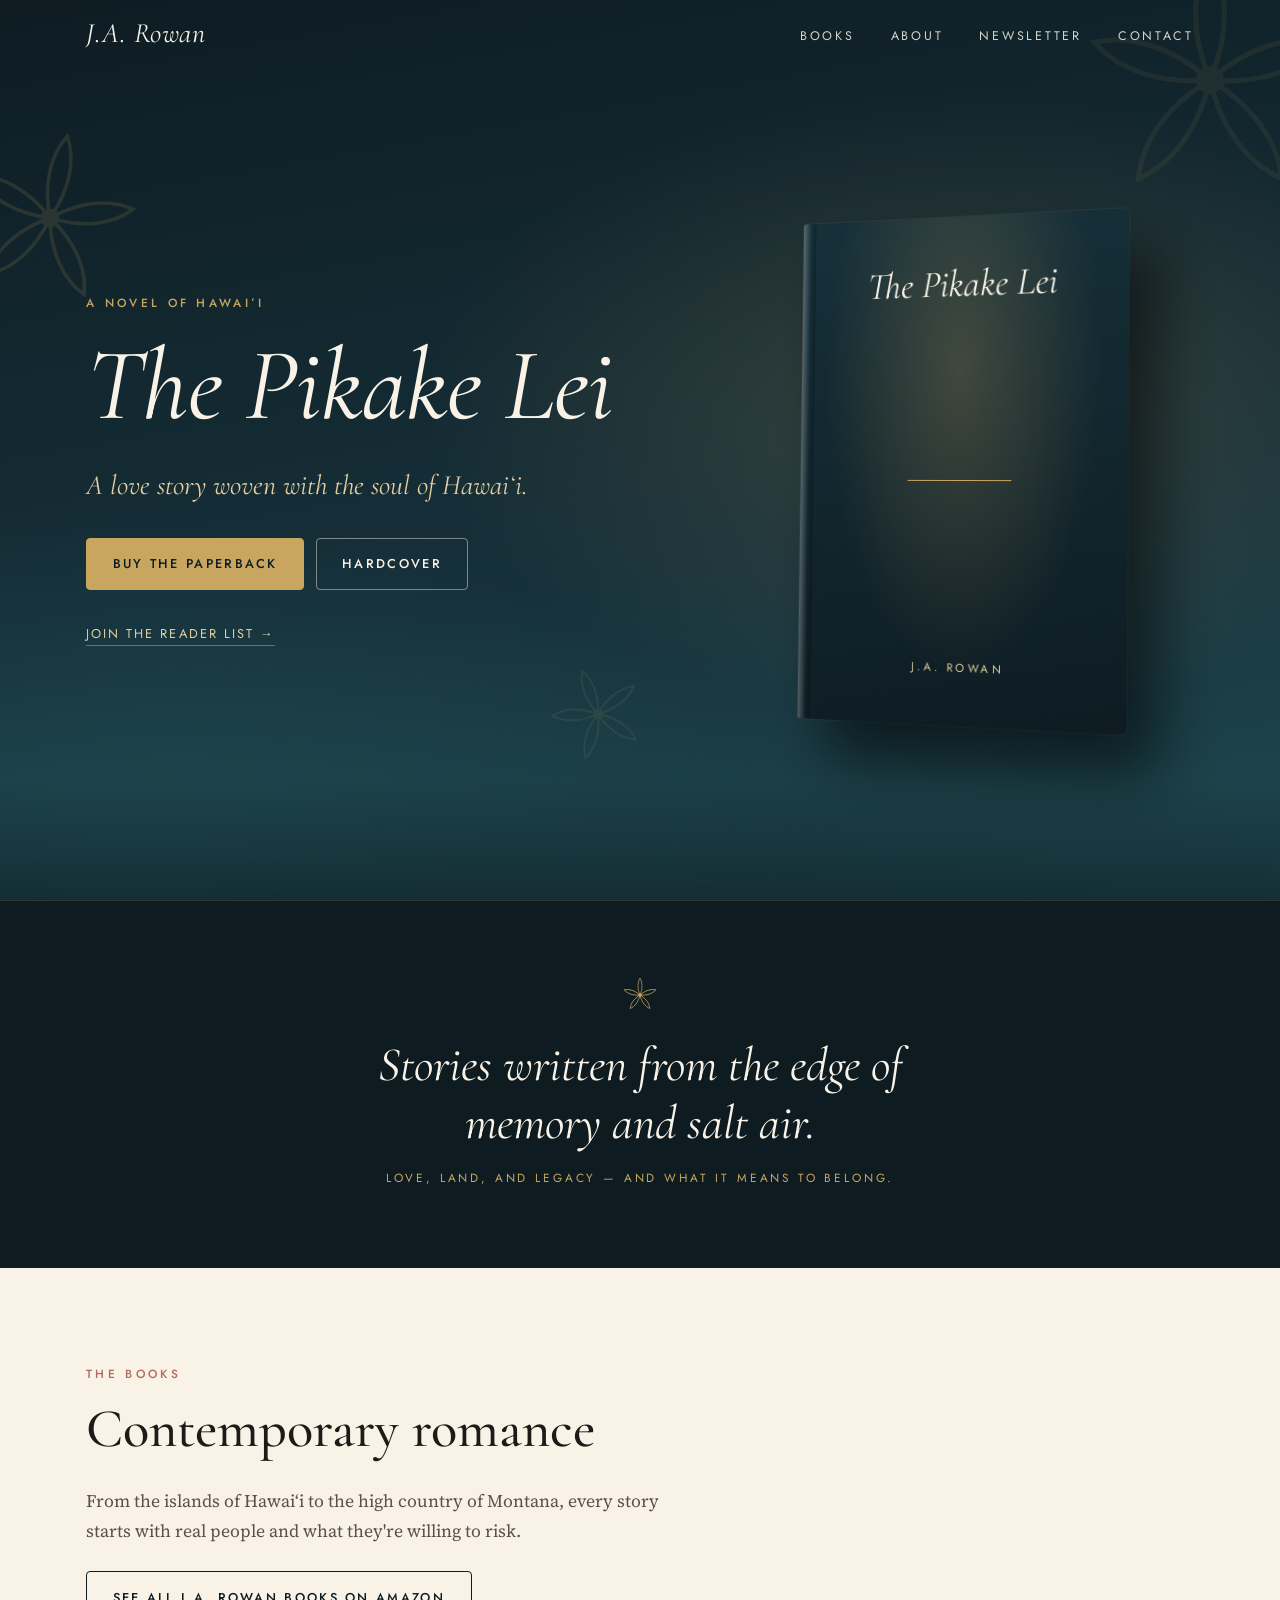
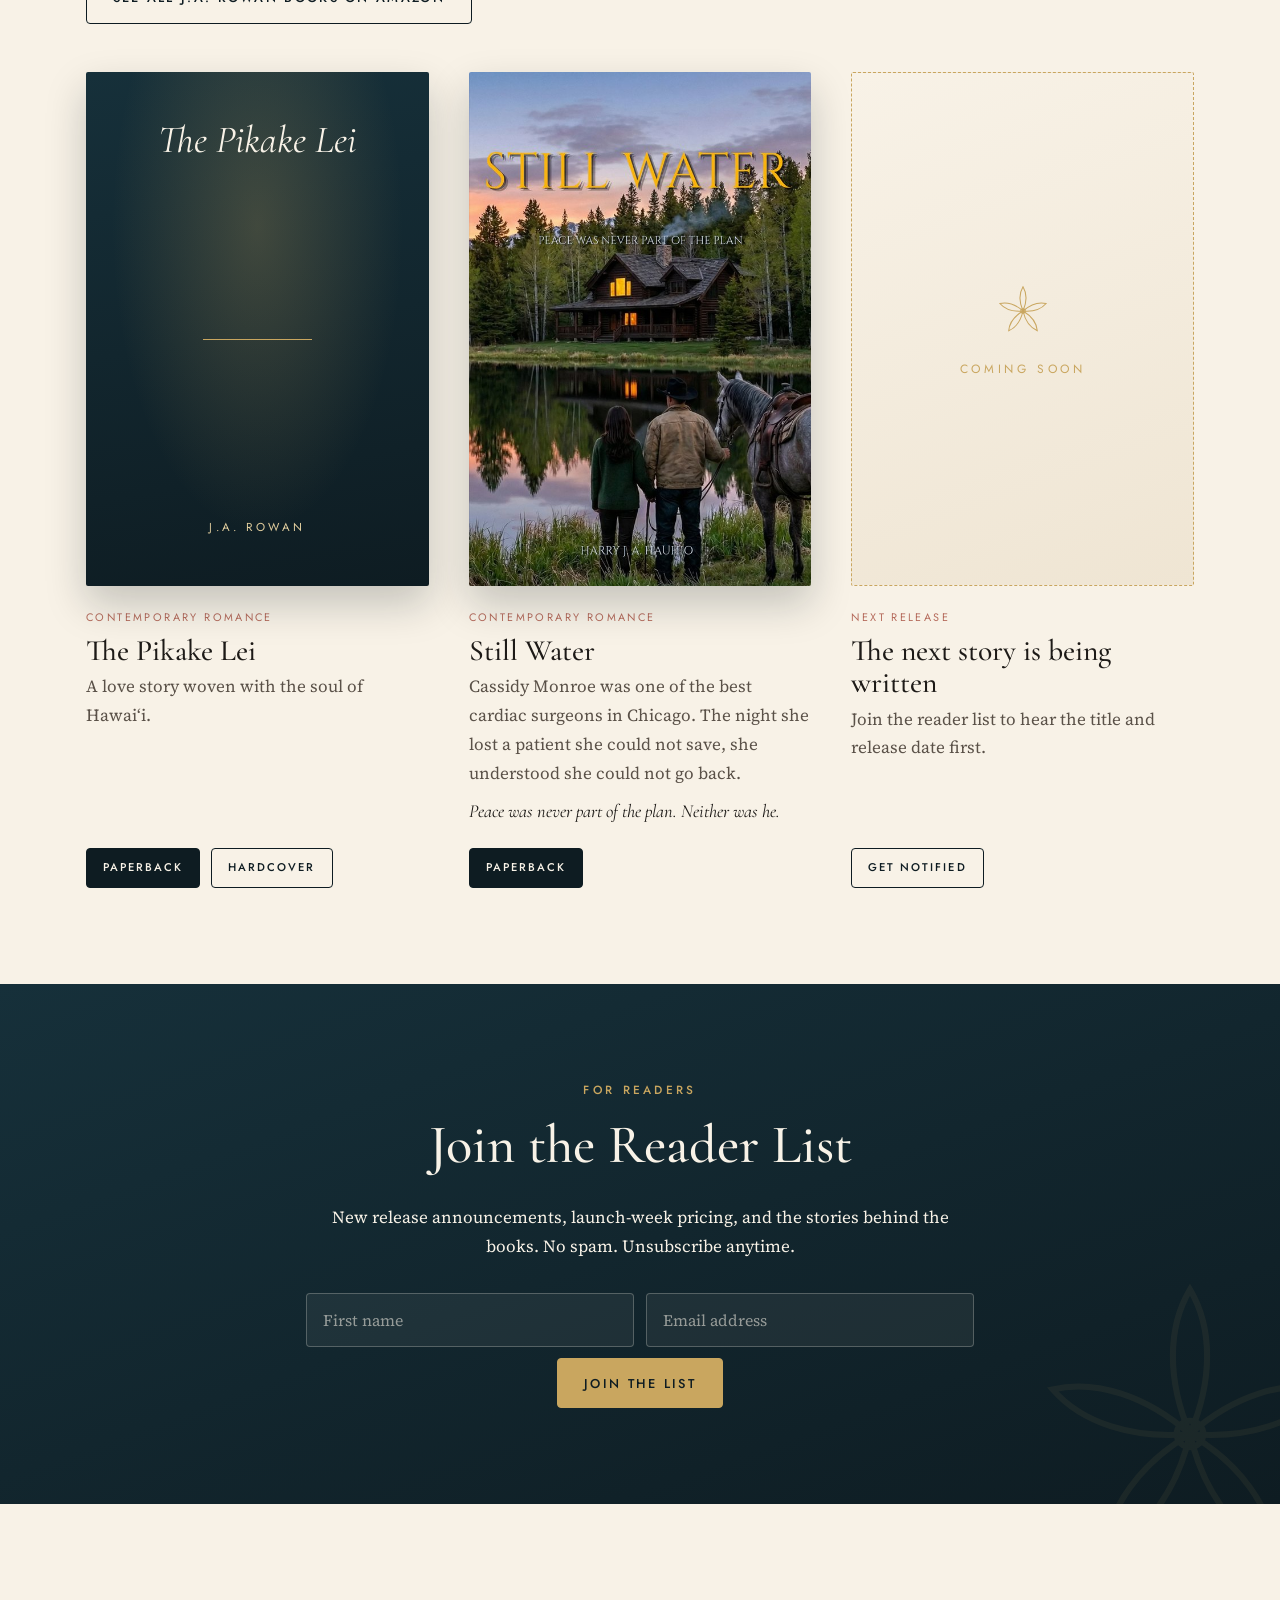
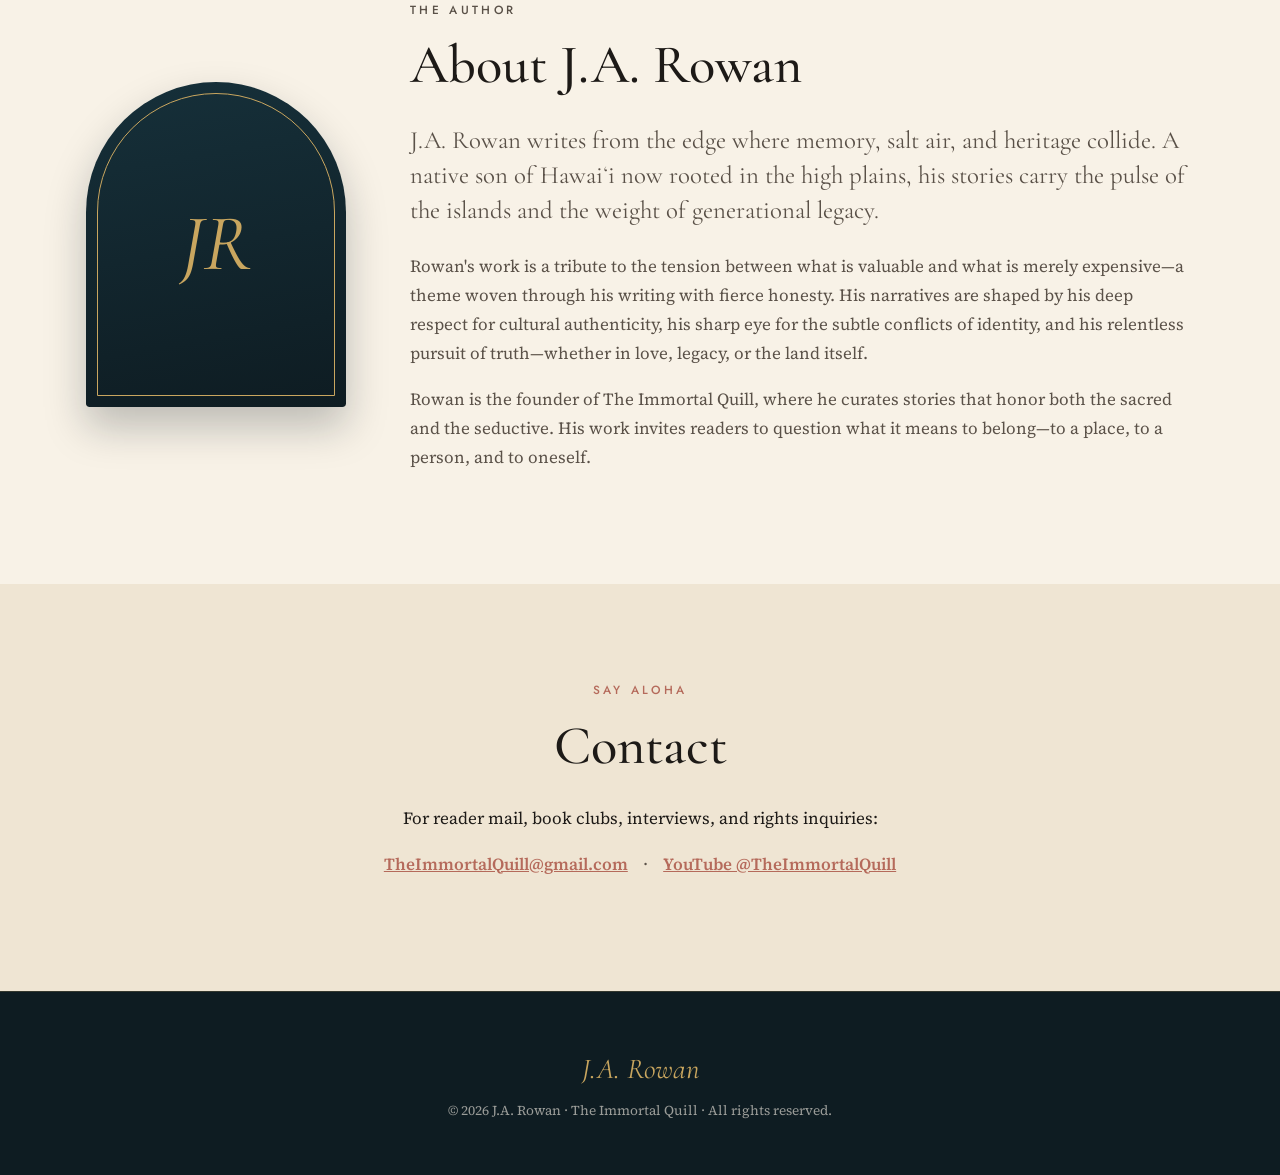
==== commit 444fbc55: "Expand J.A. Rowan bio Uses the author's fuller bio, without the day job or home state.  Co-Authored-" ====
--- a/index.html
+++ b/index.html
@@ -178,10 +178,13 @@
           <p class="eyebrow">The Author</p>
           <h2 class="section-title">About J.A. Rowan</h2>
           <p class="lead">
-            J.A. Rowan writes from the edge of memory and salt air. A native son of Hawaiʻi now rooted in the high plains, he carries stories of land, love, and legacy wherever he goes.
+            J.A. Rowan writes from the edge where memory, salt air, and heritage collide. A native son of Hawaiʻi now rooted in the high plains, his stories carry the pulse of the islands and the weight of generational legacy.
           </p>
           <p>
-            His work walks the tension between the sacred and the seductive, always returning to the question: what does it mean to belong — to a person, a place, a self?
+            Rowan's work is a tribute to the tension between what is valuable and what is merely expensive—a theme woven through his writing with fierce honesty. His narratives are shaped by his deep respect for cultural authenticity, his sharp eye for the subtle conflicts of identity, and his relentless pursuit of truth—whether in love, legacy, or the land itself.
+          </p>
+          <p>
+            Rowan is the founder of The Immortal Quill, where he curates stories that honor both the sacred and the seductive. His work invites readers to question what it means to belong—to a place, to a person, and to oneself.
           </p>
         </div>
       </div>
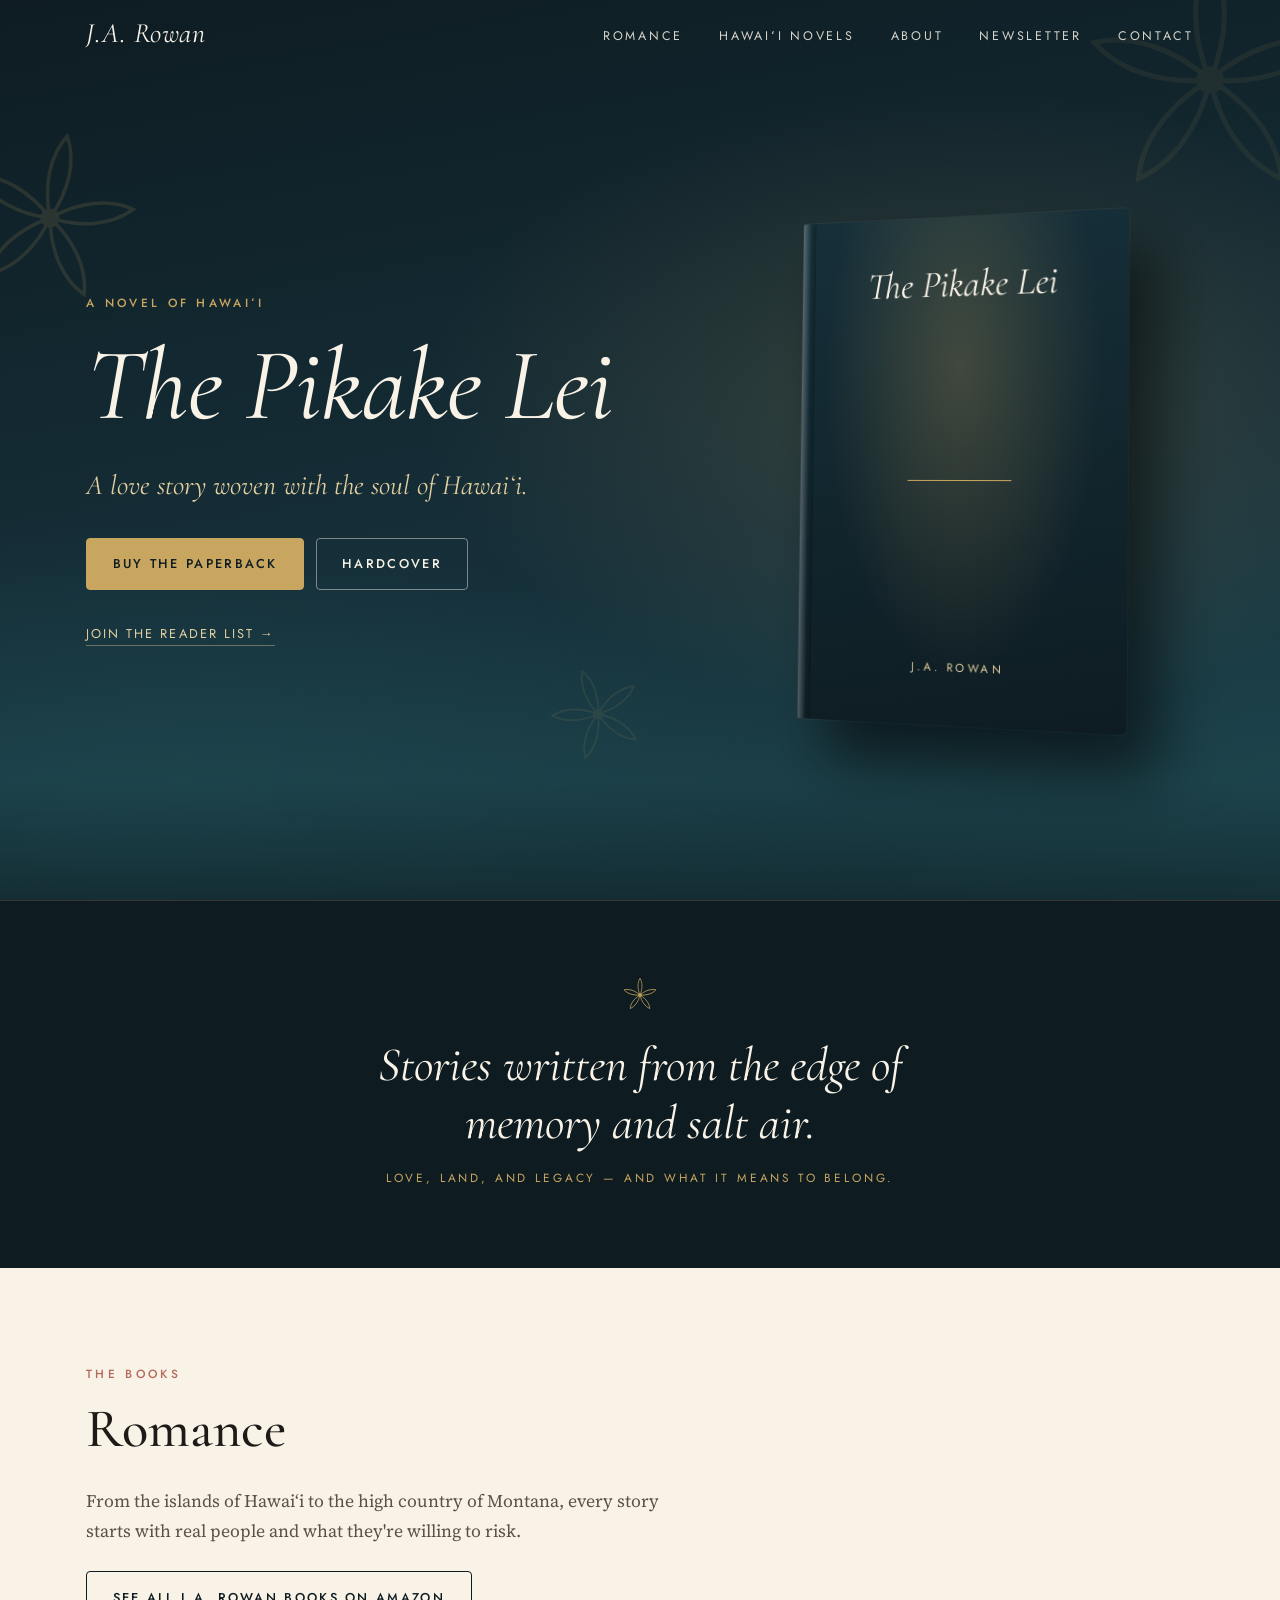
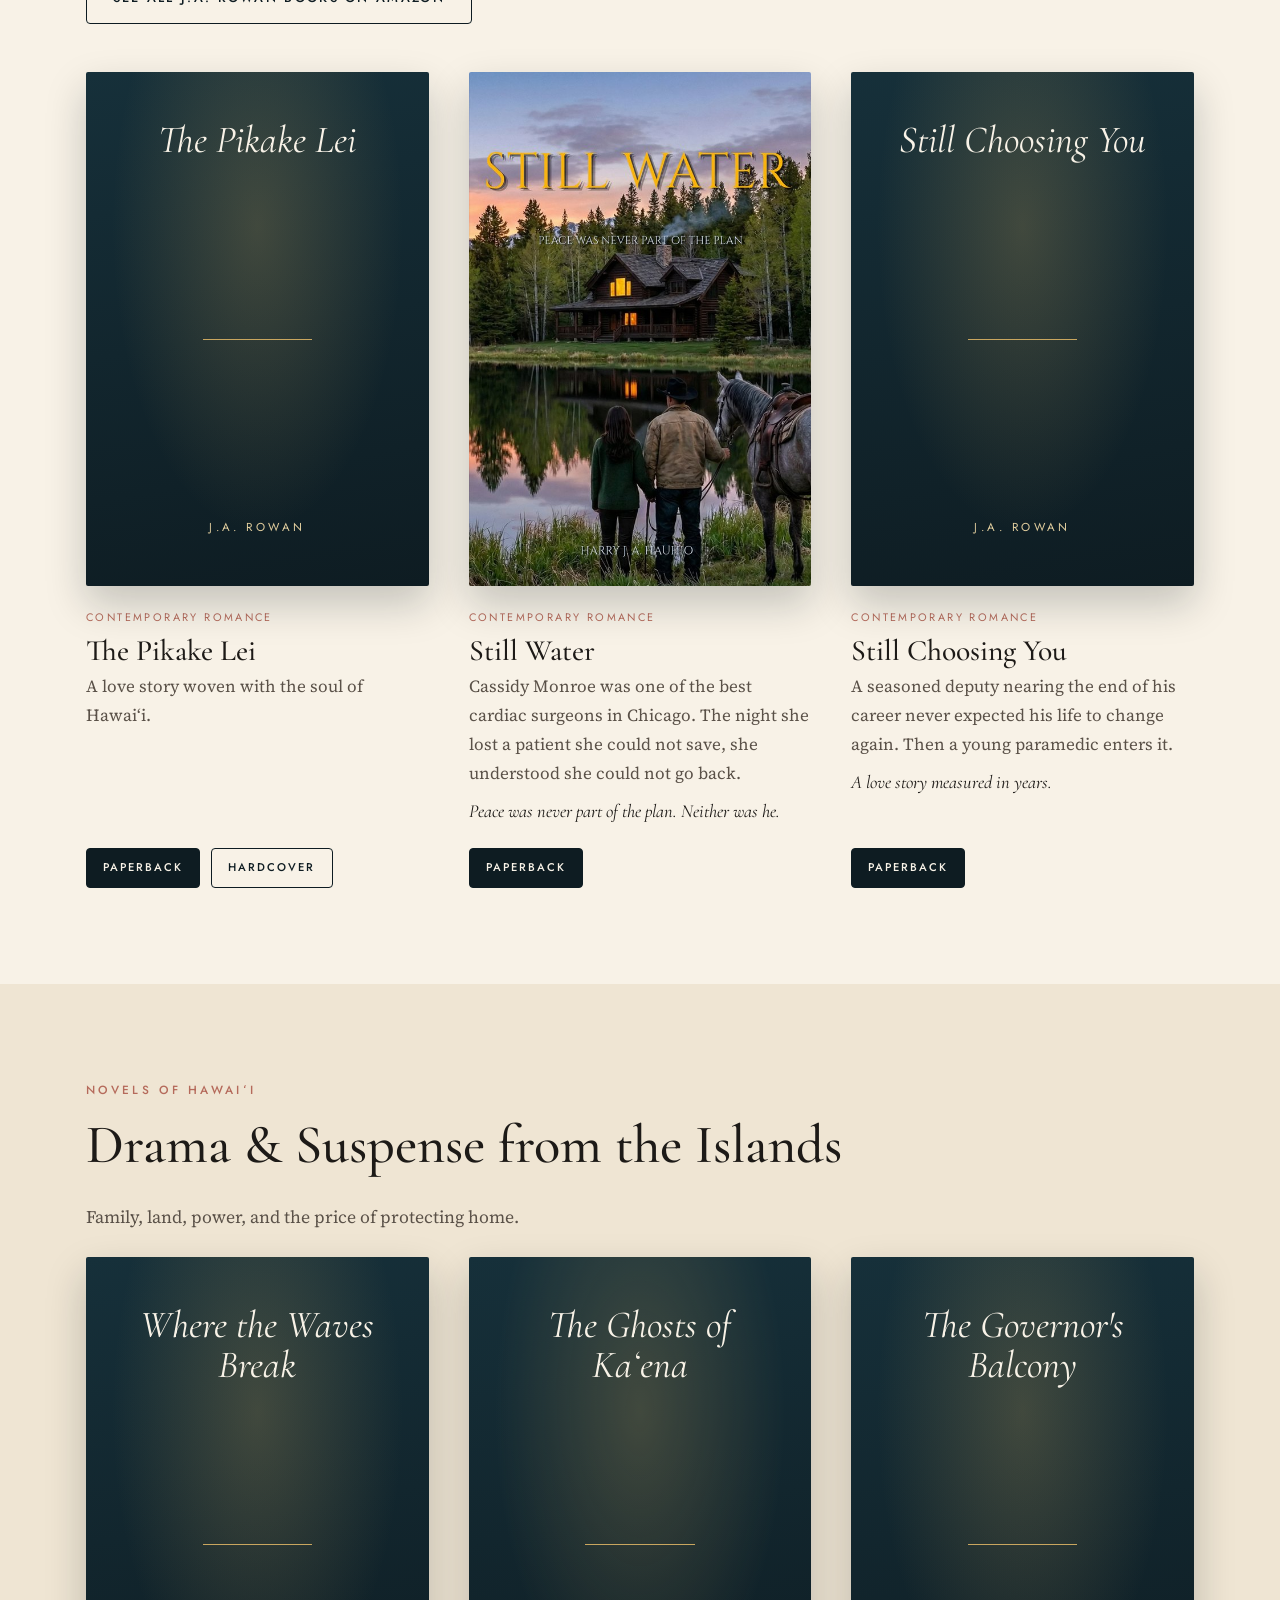
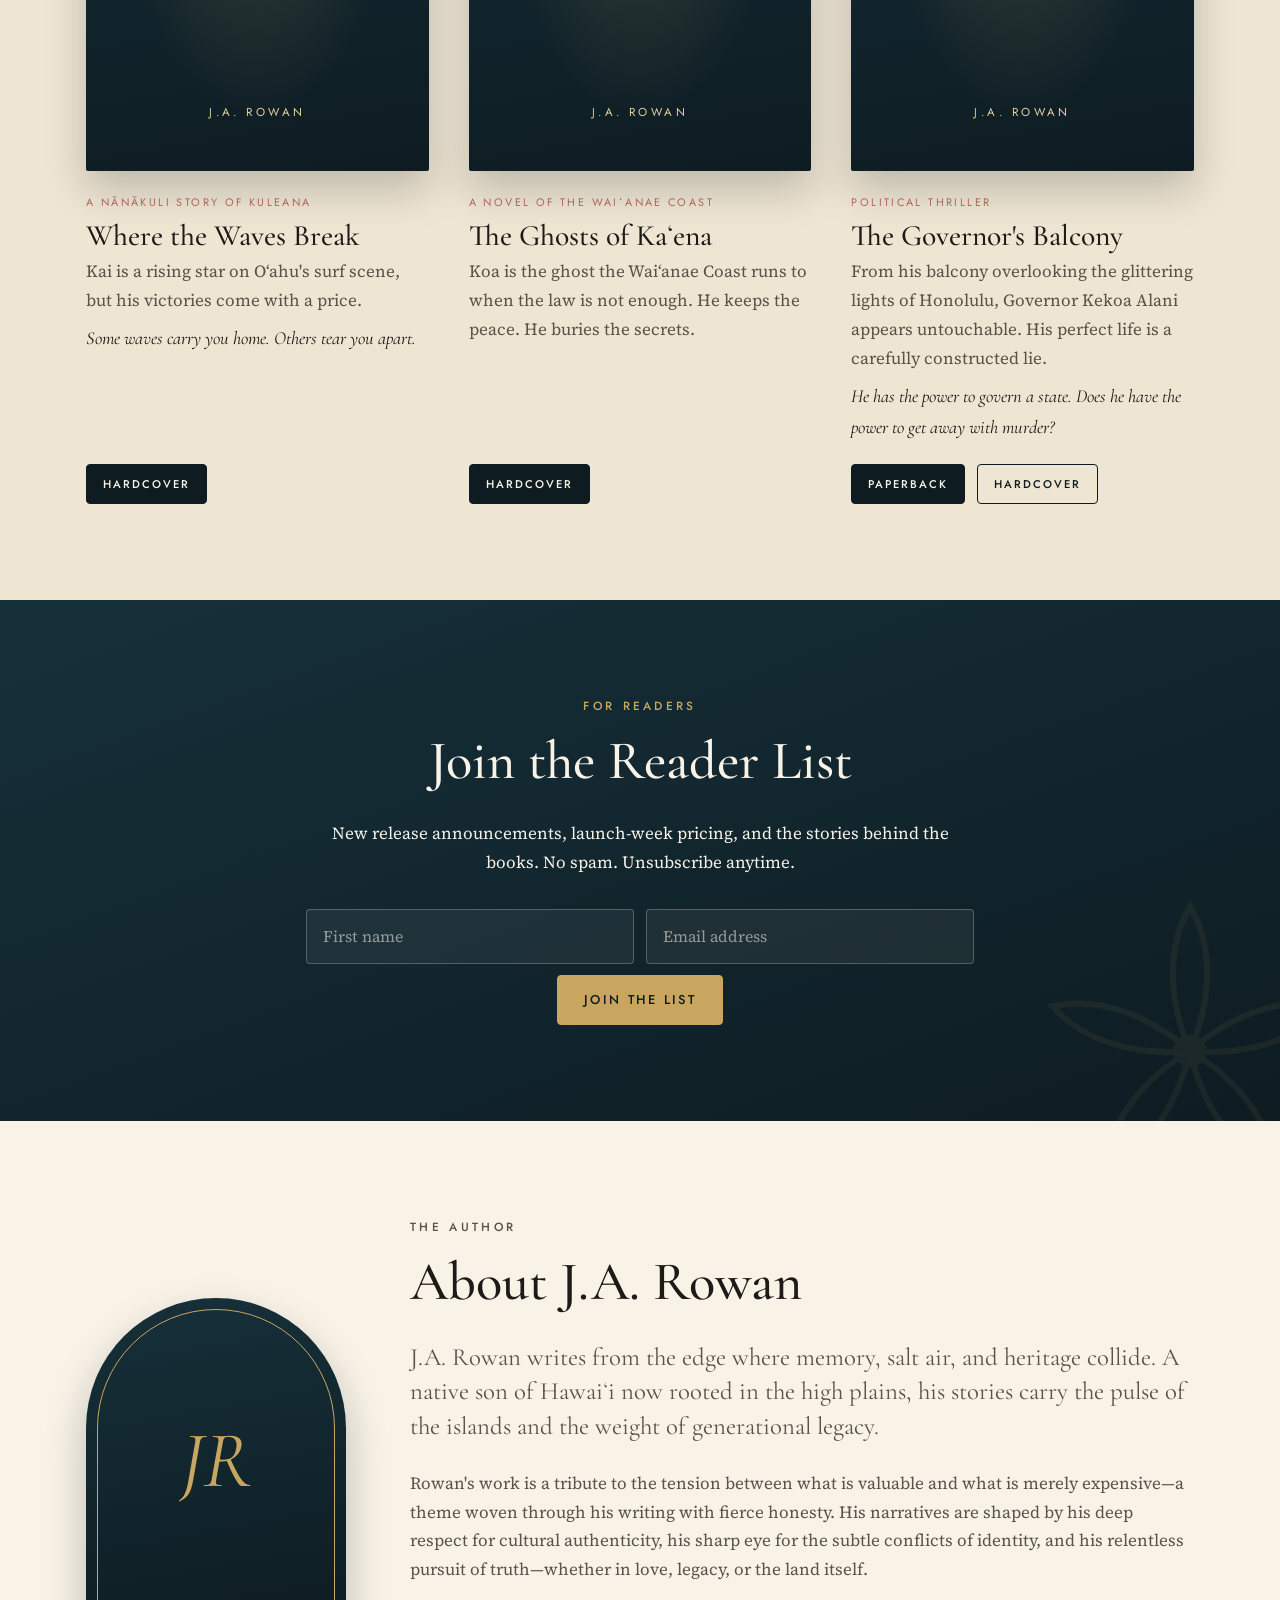
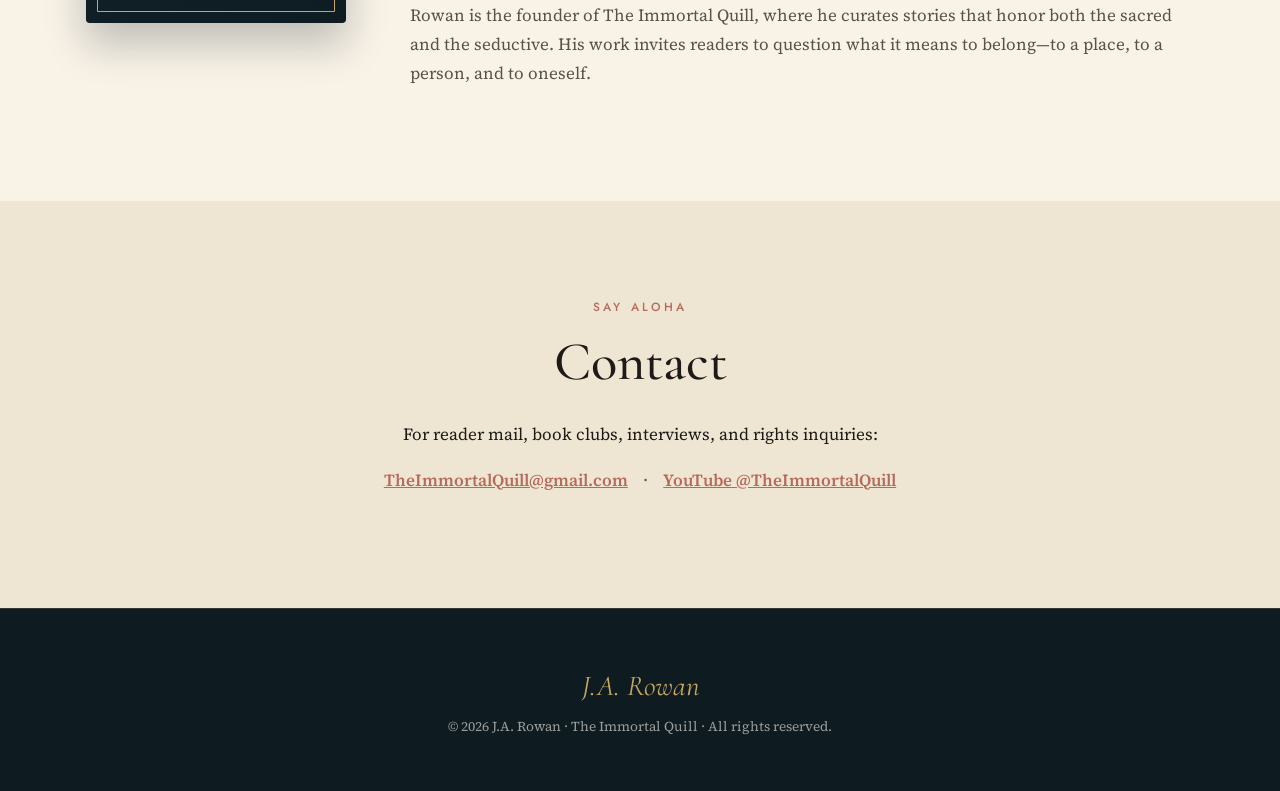
==== commit f727f030: "Sort five more titles onto the sites by cover byline Rowan site: Still Choosing You joins Romance; n" ====
--- a/index.html
+++ b/index.html
@@ -4,12 +4,12 @@
   <meta charset="UTF-8" />
   <meta name="viewport" content="width=device-width, initial-scale=1.0" />
   <title>J.A. Rowan | The Immortal Quill</title>
-  <meta name="description" content="Books by J.A. Rowan — contemporary romance grounded in emotional truth and the soul of Hawaiʻi." />
+  <meta name="description" content="Books by J.A. Rowan: romance, drama, and suspense grounded in emotional truth and the soul of Hawaiʻi." />
 
   <!-- Social sharing previews (Facebook, X, iMessage, etc.) -->
   <meta property="og:type" content="website" />
   <meta property="og:title" content="J.A. Rowan | The Immortal Quill" />
-  <meta property="og:description" content="Contemporary romance by J.A. Rowan." />
+  <meta property="og:description" content="Romance and novels of Hawaiʻi by J.A. Rowan." />
   <meta property="og:image" content="https://i.imgur.com/EbnNAgv.png" />
   <meta name="twitter:card" content="summary_large_image" />
 
@@ -39,7 +39,8 @@
       <a href="#top" class="brand">J.A. Rowan</a>
       <button class="nav-toggle" aria-expanded="false" aria-controls="site-nav" aria-label="Open menu">☰</button>
       <nav id="site-nav" class="site-nav">
-        <a href="#books">Books</a>
+        <a href="#books">Romance</a>
+        <a href="#hawaii">Hawaiʻi Novels</a>
         <a href="#about">About</a>
         <a href="#newsletter">Newsletter</a>
         <a href="#contact">Contact</a>
@@ -91,7 +92,7 @@
     <section id="books" class="section">
       <div class="wrap">
         <p class="eyebrow">The Books</p>
-        <h2 class="section-title">Contemporary romance</h2>
+        <h2 class="section-title">Romance</h2>
         <p class="section-intro">From the islands of Hawaiʻi to the high country of Montana, every story starts with real people and what they're willing to risk.</p>
         <p class="all-books"><a class="btn btn-secondary" href="https://www.amazon.com/-/e/B0FGW2LMV9" data-store="amazon-author">See All J.A. Rowan Books on Amazon</a></p>
 
@@ -128,17 +129,73 @@
             </div>
           </article>
 
-          <article class="book book-soon">
-            <div class="book-cover soon-cover">
-              <svg aria-hidden="true"><use href="#pikake"/></svg>
-              <span>Coming Soon</span>
-            </div>
-            <div class="book-body">
-              <p class="genre">Next Release</p>
-              <h3>The next story is being written</h3>
-              <p>Join the reader list to hear the title and release date first.</p>
-              <div class="buy-row">
-                <a class="btn btn-secondary btn-sm btn-always" href="#newsletter">Get Notified</a>
+
+          <article class="book">
+            <div class="book-cover">
+              <img src="images/covers/still-choosing-you.jpg" alt="Cover of Still Choosing You" loading="lazy" width="600" height="900" data-title="Still Choosing You" data-author="J.A. Rowan" />
+            </div>
+            <div class="book-body">
+              <p class="genre">Contemporary Romance</p>
+              <h3>Still Choosing You</h3>
+              <p>A seasoned deputy nearing the end of his career never expected his life to change again. Then a young paramedic enters it.</p>
+              <p class="book-tagline">A love story measured in years.</p>
+              <div class="buy-row">
+                <a class="btn btn-primary btn-sm" href="https://www.amazon.com/dp/B0GRLYL57D" data-store="amazon">Paperback</a>
+              </div>
+            </div>
+          </article>
+        </div>
+      </div>
+    </section>
+
+    <!-- ============ NOVELS OF HAWAIʻI ============ -->
+    <section id="hawaii" class="section section-alt">
+      <div class="wrap">
+        <p class="eyebrow">Novels of Hawaiʻi</p>
+        <h2 class="section-title">Drama &amp; Suspense from the Islands</h2>
+        <p class="section-intro">Family, land, power, and the price of protecting home.</p>
+        <div class="book-grid">
+          <article class="book">
+            <div class="book-cover">
+              <img src="images/covers/where-the-waves-break.jpg" alt="Cover of Where the Waves Break" loading="lazy" width="600" height="900" data-title="Where the Waves Break" data-author="J.A. Rowan" />
+            </div>
+            <div class="book-body">
+              <p class="genre">A Nānākuli Story of Kuleana</p>
+              <h3>Where the Waves Break</h3>
+              <p>Kai is a rising star on Oʻahu's surf scene, but his victories come with a price.</p>
+              <p class="book-tagline">Some waves carry you home. Others tear you apart.</p>
+              <div class="buy-row">
+                <a class="btn btn-primary btn-sm" href="https://www.amazon.com/dp/B0FFZ98V8J" data-store="amazon">Hardcover</a>
+              </div>
+            </div>
+          </article>
+
+          <article class="book">
+            <div class="book-cover">
+              <img src="images/covers/the-ghosts-of-kaena.jpg" alt="Cover of The Ghosts of Kaʻena" loading="lazy" width="600" height="900" data-title="The Ghosts of Kaʻena" data-author="J.A. Rowan" />
+            </div>
+            <div class="book-body">
+              <p class="genre">A Novel of the Waiʻanae Coast</p>
+              <h3>The Ghosts of Kaʻena</h3>
+              <p>Koa is the ghost the Waiʻanae Coast runs to when the law is not enough. He keeps the peace. He buries the secrets.</p>
+              <div class="buy-row">
+                <a class="btn btn-primary btn-sm" href="https://www.amazon.com/dp/B0FHDVT6N4" data-store="amazon">Hardcover</a>
+              </div>
+            </div>
+          </article>
+
+          <article class="book">
+            <div class="book-cover">
+              <img src="images/covers/the-governors-balcony.jpg" alt="Cover of The Governor's Balcony" loading="lazy" width="600" height="900" data-title="The Governor's Balcony" data-author="J.A. Rowan" />
+            </div>
+            <div class="book-body">
+              <p class="genre">Political Thriller</p>
+              <h3>The Governor's Balcony</h3>
+              <p>From his balcony overlooking the glittering lights of Honolulu, Governor Kekoa Alani appears untouchable. His perfect life is a carefully constructed lie.</p>
+              <p class="book-tagline">He has the power to govern a state. Does he have the power to get away with murder?</p>
+              <div class="buy-row">
+                <a class="btn btn-primary btn-sm" href="https://www.amazon.com/dp/B0FF21C2C1" data-store="amazon">Paperback</a>
+                <a class="btn btn-secondary btn-sm" href="https://www.amazon.com/dp/B0FDWTK3FS" data-store="amazon">Hardcover</a>
               </div>
             </div>
           </article>
